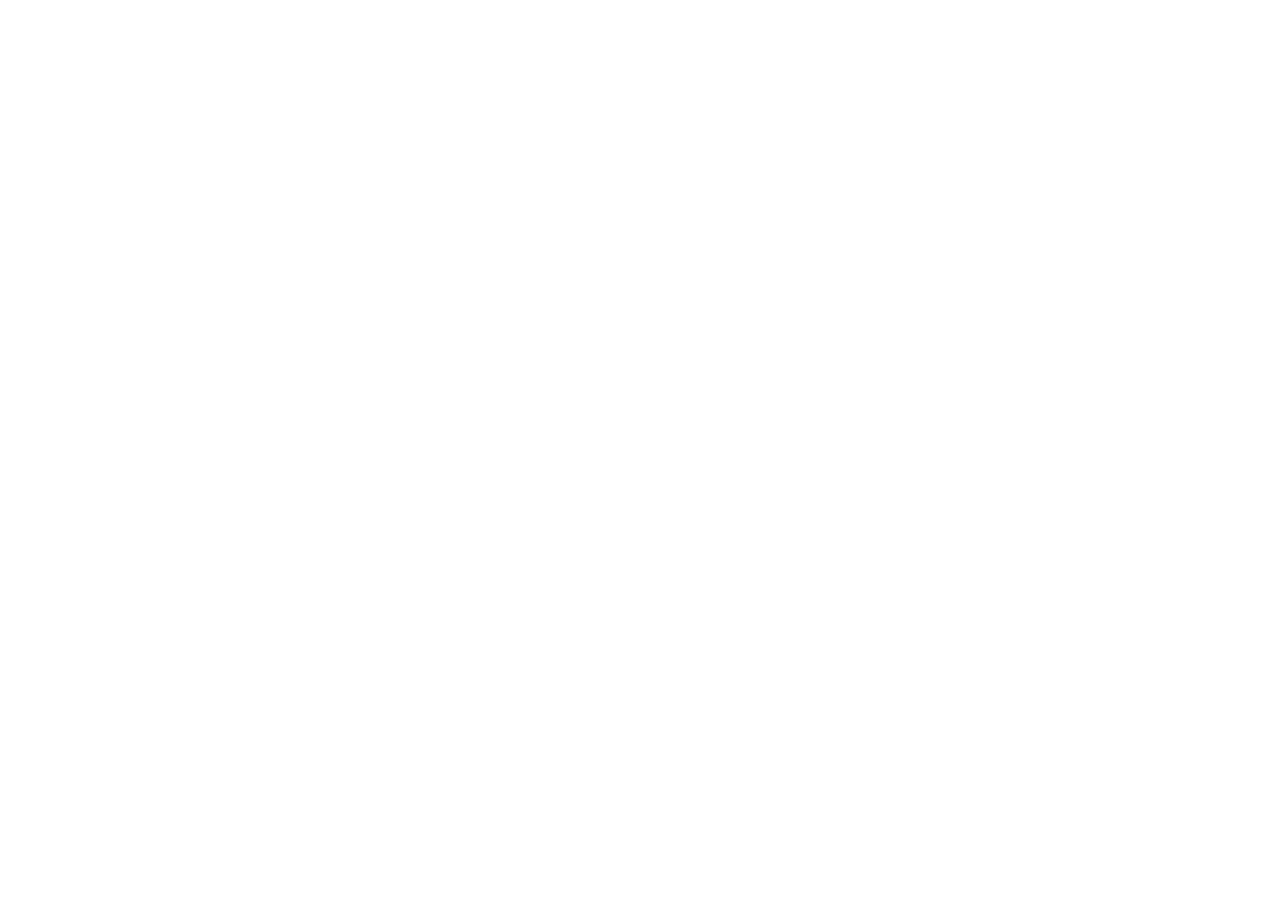
==== index.html @ bdaf7fa5 "初始化了大事件案例" ====
<!DOCTYPE html>
<html lang="en">
<head>
    <meta charset="UTF-8">
    <meta name="viewport" content="width=device-width, initial-scale=1.0">
    <title>Document</title>
</head>
<body>
    
</body>
</html>
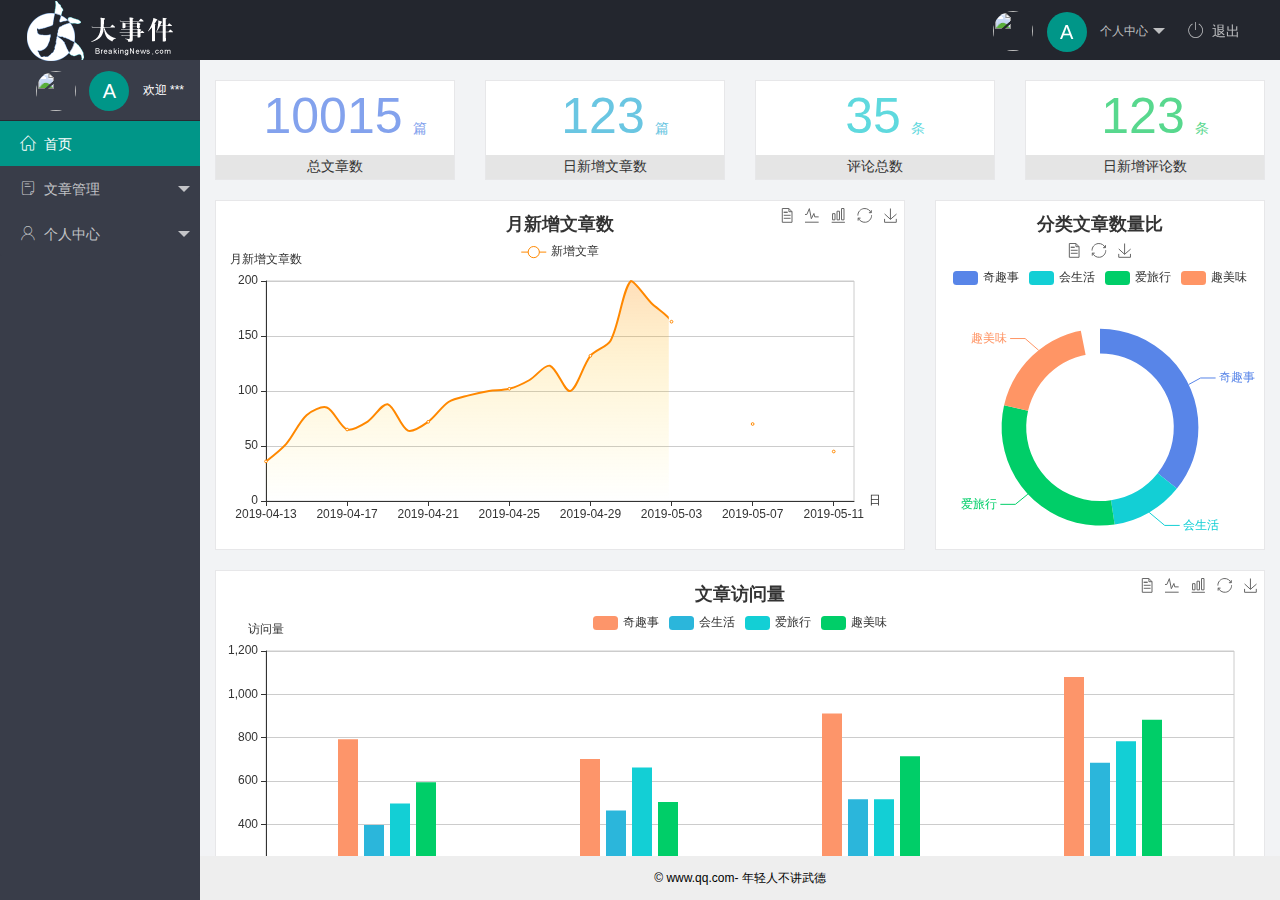
==== commit aae732c9: "完成了首页功能的开发" ====
--- a/index.html
+++ b/index.html
@@ -1,11 +1,107 @@
 <!DOCTYPE html>
 <html lang="en">
-<head>
-    <meta charset="UTF-8">
-    <meta name="viewport" content="width=device-width, initial-scale=1.0">
-    <title>Document</title>
-</head>
-<body>
-    
-</body>
-</html>+  <head>
+    <meta charset="UTF-8" />
+    <meta name="viewport" content="width=device-width, initial-scale=1.0" />
+    <title>后台主页</title>
+    <!-- 导入layui.css -->
+    <link rel="stylesheet" href="/assets/lib/layui/css/layui.css" />
+    <!-- 导入图标库 -->
+    <link rel="stylesheet" href="/assets/fonts/iconfont.css">
+    <!-- 导入自己的css -->
+    <link rel="stylesheet" href="/assets/css/index.css">
+  </head>
+  <body class="layui-layout-body">
+    <div class="layui-layout layui-layout-admin">
+      <div class="layui-header">
+        <div class="layui-logo">
+          <img src="/assets/images/logo.png" alt="" />
+        </div>
+        <!-- 头部区域 -->
+        <ul class="layui-nav layui-layout-right">
+          <li class="layui-nav-item">
+            <a href="javascript:;" class="userinfo">
+              <img src="http://t.cn/RCzsdCq" class="layui-nav-img" /> <span class="text-avatar">A</span>
+              个人中心
+            </a>
+            <dl class="layui-nav-child">
+              <dd><a href="">基本资料</a></dd>
+              <dd><a href="">更换头像</a></dd>
+              <dd><a href="">重置密码</a></dd>
+            </dl>
+          </li>
+          <li class="layui-nav-item"><a href="javascript:;" id="btnLogout"><span class="iconfont icon-tuichu"></span>退出</a></li>
+        </ul>
+      </div>
+
+      <div class="layui-side layui-bg-black">
+        <div class="layui-side-scroll">
+          <!-- ---------------------------------------------------------------------     -->
+            <!-- 头像 -->
+          <div class="userinfo">
+            <img src="http://t.cn/RCzsdCq" class="layui-nav-img" />
+            <span class="text-avatar">A</span>
+            <span id="welcome">欢迎 ***</span>
+        </div>
+            <!-- 左侧导航区域-->
+          <ul class="layui-nav layui-nav-tree" lay-shrink="all">
+            
+            <li class="layui-nav-item layui-this">
+              <a href="/home/dashboard.html" target="fm"><span class="iconfont icon-home"></span>首页</a>
+            </li>
+            <li class="layui-nav-item ">
+              <a class="" href="javascript:;"><span class="iconfont icon-16"></span>文章管理</a>
+              <dl class="layui-nav-child">
+                <dd>
+                  <a href="javascript:;"><i class="layui-icon layui-icon-app"></i>文章类别</a>
+                </dd>
+                <dd>
+                  <a href="javascript:;"><i class="layui-icon layui-icon-app"></i>文章列表</a>
+                </dd>
+                <dd>
+                  <a href="javascript:;"><i class="layui-icon layui-icon-app"></i>发布文章</a>
+                </dd>
+              </dl>
+            </li>
+            <li class="layui-nav-item">
+              <a href="javascript:;"><span class="iconfont icon-user"></span>个人中心</a>
+              <dl class="layui-nav-child">
+                <dd>
+                  <a href="javascript:;"><i class="layui-icon layui-icon-app"></i>基本资料</a>
+                </dd>
+                <dd>
+                  <a href="javascript:;"><i class="layui-icon layui-icon-app"></i>更换头像</a>
+                </dd>
+                <dd>
+                  <a href="javascript:;"><i class="layui-icon layui-icon-app"></i>重置密码</a>
+                </dd>
+              </dl>
+            </li>
+          </ul>
+        </div>
+      </div>
+      <div class="layui-body">
+
+        <!-- ------------------------------------------------------------ -->
+        <!-- 内容主体区域 -->
+        <iframe name="fm" src="/home/dashboard.html" frameborder="0"></iframe>
+        
+      </div>
+
+      <div class="layui-footer">
+
+        <!-- ----------------------------------------------------------------------------------- -->
+        <!-- 底部固定区域 -->
+        © www.qq.com- 年轻人不讲武德
+      </div>
+    </div>
+    <!-- 导入 layui 的JS文件 -->
+    <script src="/assets/lib/layui/layui.all.js"></script>
+    <!-- 导入jq -->
+    <script src="/assets/lib/jquery.js"></script>
+    <!-- 导入自己封装的baseAPI.js -->
+    <script src="/assets/js/baseAPI.js"></script>
+    <!-- 导入自己的js -->
+    <script src="/assets/js/index.js"></script>
+  </body>
+</html>
--- a/assets/lib/layui/css/layui.css
+++ b/assets/lib/layui/css/layui.css
@@ -0,0 +1,2 @@
+/** layui-v2.5.5 MIT License By https://www.layui.com */
+ .layui-inline,img{display:inline-block;vertical-align:middle}h1,h2,h3,h4,h5,h6{font-weight:400}.layui-edge,.layui-header,.layui-inline,.layui-main{position:relative}.layui-body,.layui-edge,.layui-elip{overflow:hidden}.layui-btn,.layui-edge,.layui-inline,img{vertical-align:middle}.layui-btn,.layui-disabled,.layui-icon,.layui-unselect{-moz-user-select:none;-webkit-user-select:none;-ms-user-select:none}.layui-elip,.layui-form-checkbox span,.layui-form-pane .layui-form-label{text-overflow:ellipsis;white-space:nowrap}.layui-breadcrumb,.layui-tree-btnGroup{visibility:hidden}blockquote,body,button,dd,div,dl,dt,form,h1,h2,h3,h4,h5,h6,input,li,ol,p,pre,td,textarea,th,ul{margin:0;padding:0;-webkit-tap-highlight-color:rgba(0,0,0,0)}a:active,a:hover{outline:0}img{border:none}li{list-style:none}table{border-collapse:collapse;border-spacing:0}h4,h5,h6{font-size:100%}button,input,optgroup,option,select,textarea{font-family:inherit;font-size:inherit;font-style:inherit;font-weight:inherit;outline:0}pre{white-space:pre-wrap;white-space:-moz-pre-wrap;white-space:-pre-wrap;white-space:-o-pre-wrap;word-wrap:break-word}body{line-height:24px;font:14px Helvetica Neue,Helvetica,PingFang SC,Tahoma,Arial,sans-serif}hr{height:1px;margin:10px 0;border:0;clear:both}a{color:#333;text-decoration:none}a:hover{color:#777}a cite{font-style:normal;*cursor:pointer}.layui-border-box,.layui-border-box *{box-sizing:border-box}.layui-box,.layui-box *{box-sizing:content-box}.layui-clear{clear:both;*zoom:1}.layui-clear:after{content:'\20';clear:both;*zoom:1;display:block;height:0}.layui-inline{*display:inline;*zoom:1}.layui-edge{display:inline-block;width:0;height:0;border-width:6px;border-style:dashed;border-color:transparent}.layui-edge-top{top:-4px;border-bottom-color:#999;border-bottom-style:solid}.layui-edge-right{border-left-color:#999;border-left-style:solid}.layui-edge-bottom{top:2px;border-top-color:#999;border-top-style:solid}.layui-edge-left{border-right-color:#999;border-right-style:solid}.layui-disabled,.layui-disabled:hover{color:#d2d2d2!important;cursor:not-allowed!important}.layui-circle{border-radius:100%}.layui-show{display:block!important}.layui-hide{display:none!important}@font-face{font-family:layui-icon;src:url(../font/iconfont.eot?v=250);src:url(../font/iconfont.eot?v=250#iefix) format('embedded-opentype'),url(../font/iconfont.woff2?v=250) format('woff2'),url(../font/iconfont.woff?v=250) format('woff'),url(../font/iconfont.ttf?v=250) format('truetype'),url(../font/iconfont.svg?v=250#layui-icon) format('svg')}.layui-icon{font-family:layui-icon!important;font-size:16px;font-style:normal;-webkit-font-smoothing:antialiased;-moz-osx-font-smoothing:grayscale}.layui-icon-reply-fill:before{content:"\e611"}.layui-icon-set-fill:before{content:"\e614"}.layui-icon-menu-fill:before{content:"\e60f"}.layui-icon-search:before{content:"\e615"}.layui-icon-share:before{content:"\e641"}.layui-icon-set-sm:before{content:"\e620"}.layui-icon-engine:before{content:"\e628"}.layui-icon-close:before{content:"\1006"}.layui-icon-close-fill:before{content:"\1007"}.layui-icon-chart-screen:before{content:"\e629"}.layui-icon-star:before{content:"\e600"}.layui-icon-circle-dot:before{content:"\e617"}.layui-icon-chat:before{content:"\e606"}.layui-icon-release:before{content:"\e609"}.layui-icon-list:before{content:"\e60a"}.layui-icon-chart:before{content:"\e62c"}.layui-icon-ok-circle:before{content:"\1005"}.layui-icon-layim-theme:before{content:"\e61b"}.layui-icon-table:before{content:"\e62d"}.layui-icon-right:before{content:"\e602"}.layui-icon-left:before{content:"\e603"}.layui-icon-cart-simple:before{content:"\e698"}.layui-icon-face-cry:before{content:"\e69c"}.layui-icon-face-smile:before{content:"\e6af"}.layui-icon-survey:before{content:"\e6b2"}.layui-icon-tree:before{content:"\e62e"}.layui-icon-upload-circle:before{content:"\e62f"}.layui-icon-add-circle:before{content:"\e61f"}.layui-icon-download-circle:before{content:"\e601"}.layui-icon-templeate-1:before{content:"\e630"}.layui-icon-util:before{content:"\e631"}.layui-icon-face-surprised:before{content:"\e664"}.layui-icon-edit:before{content:"\e642"}.layui-icon-speaker:before{content:"\e645"}.layui-icon-down:before{content:"\e61a"}.layui-icon-file:before{content:"\e621"}.layui-icon-layouts:before{content:"\e632"}.layui-icon-rate-half:before{content:"\e6c9"}.layui-icon-add-circle-fine:before{content:"\e608"}.layui-icon-prev-circle:before{content:"\e633"}.layui-icon-read:before{content:"\e705"}.layui-icon-404:before{content:"\e61c"}.layui-icon-carousel:before{content:"\e634"}.layui-icon-help:before{content:"\e607"}.layui-icon-code-circle:before{content:"\e635"}.layui-icon-water:before{content:"\e636"}.layui-icon-username:before{content:"\e66f"}.layui-icon-find-fill:before{content:"\e670"}.layui-icon-about:before{content:"\e60b"}.layui-icon-location:before{content:"\e715"}.layui-icon-up:before{content:"\e619"}.layui-icon-pause:before{content:"\e651"}.layui-icon-date:before{content:"\e637"}.layui-icon-layim-uploadfile:before{content:"\e61d"}.layui-icon-delete:before{content:"\e640"}.layui-icon-play:before{content:"\e652"}.layui-icon-top:before{content:"\e604"}.layui-icon-friends:before{content:"\e612"}.layui-icon-refresh-3:before{content:"\e9aa"}.layui-icon-ok:before{content:"\e605"}.layui-icon-layer:before{content:"\e638"}.layui-icon-face-smile-fine:before{content:"\e60c"}.layui-icon-dollar:before{content:"\e659"}.layui-icon-group:before{content:"\e613"}.layui-icon-layim-download:before{content:"\e61e"}.layui-icon-picture-fine:before{content:"\e60d"}.layui-icon-link:before{content:"\e64c"}.layui-icon-diamond:before{content:"\e735"}.layui-icon-log:before{content:"\e60e"}.layui-icon-rate-solid:before{content:"\e67a"}.layui-icon-fonts-del:before{content:"\e64f"}.layui-icon-unlink:before{content:"\e64d"}.layui-icon-fonts-clear:before{content:"\e639"}.layui-icon-triangle-r:before{content:"\e623"}.layui-icon-circle:before{content:"\e63f"}.layui-icon-radio:before{content:"\e643"}.layui-icon-align-center:before{content:"\e647"}.layui-icon-align-right:before{content:"\e648"}.layui-icon-align-left:before{content:"\e649"}.layui-icon-loading-1:before{content:"\e63e"}.layui-icon-return:before{content:"\e65c"}.layui-icon-fonts-strong:before{content:"\e62b"}.layui-icon-upload:before{content:"\e67c"}.layui-icon-dialogue:before{content:"\e63a"}.layui-icon-video:before{content:"\e6ed"}.layui-icon-headset:before{content:"\e6fc"}.layui-icon-cellphone-fine:before{content:"\e63b"}.layui-icon-add-1:before{content:"\e654"}.layui-icon-face-smile-b:before{content:"\e650"}.layui-icon-fonts-html:before{content:"\e64b"}.layui-icon-form:before{content:"\e63c"}.layui-icon-cart:before{content:"\e657"}.layui-icon-camera-fill:before{content:"\e65d"}.layui-icon-tabs:before{content:"\e62a"}.layui-icon-fonts-code:before{content:"\e64e"}.layui-icon-fire:before{content:"\e756"}.layui-icon-set:before{content:"\e716"}.layui-icon-fonts-u:before{content:"\e646"}.layui-icon-triangle-d:before{content:"\e625"}.layui-icon-tips:before{content:"\e702"}.layui-icon-picture:before{content:"\e64a"}.layui-icon-more-vertical:before{content:"\e671"}.layui-icon-flag:before{content:"\e66c"}.layui-icon-loading:before{content:"\e63d"}.layui-icon-fonts-i:before{content:"\e644"}.layui-icon-refresh-1:before{content:"\e666"}.layui-icon-rmb:before{content:"\e65e"}.layui-icon-home:before{content:"\e68e"}.layui-icon-user:before{content:"\e770"}.layui-icon-notice:before{content:"\e667"}.layui-icon-login-weibo:before{content:"\e675"}.layui-icon-voice:before{content:"\e688"}.layui-icon-upload-drag:before{content:"\e681"}.layui-icon-login-qq:before{content:"\e676"}.layui-icon-snowflake:before{content:"\e6b1"}.layui-icon-file-b:before{content:"\e655"}.layui-icon-template:before{content:"\e663"}.layui-icon-auz:before{content:"\e672"}.layui-icon-console:before{content:"\e665"}.layui-icon-app:before{content:"\e653"}.layui-icon-prev:before{content:"\e65a"}.layui-icon-website:before{content:"\e7ae"}.layui-icon-next:before{content:"\e65b"}.layui-icon-component:before{content:"\e857"}.layui-icon-more:before{content:"\e65f"}.layui-icon-login-wechat:before{content:"\e677"}.layui-icon-shrink-right:before{content:"\e668"}.layui-icon-spread-left:before{content:"\e66b"}.layui-icon-camera:before{content:"\e660"}.layui-icon-note:before{content:"\e66e"}.layui-icon-refresh:before{content:"\e669"}.layui-icon-female:before{content:"\e661"}.layui-icon-male:before{content:"\e662"}.layui-icon-password:before{content:"\e673"}.layui-icon-senior:before{content:"\e674"}.layui-icon-theme:before{content:"\e66a"}.layui-icon-tread:before{content:"\e6c5"}.layui-icon-praise:before{content:"\e6c6"}.layui-icon-star-fill:before{content:"\e658"}.layui-icon-rate:before{content:"\e67b"}.layui-icon-template-1:before{content:"\e656"}.layui-icon-vercode:before{content:"\e679"}.layui-icon-cellphone:before{content:"\e678"}.layui-icon-screen-full:before{content:"\e622"}.layui-icon-screen-restore:before{content:"\e758"}.layui-icon-cols:before{content:"\e610"}.layui-icon-export:before{content:"\e67d"}.layui-icon-print:before{content:"\e66d"}.layui-icon-slider:before{content:"\e714"}.layui-icon-addition:before{content:"\e624"}.layui-icon-subtraction:before{content:"\e67e"}.layui-icon-service:before{content:"\e626"}.layui-icon-transfer:before{content:"\e691"}.layui-main{width:1140px;margin:0 auto}.layui-header{z-index:1000;height:60px}.layui-header a:hover{transition:all .5s;-webkit-transition:all .5s}.layui-side{position:fixed;left:0;top:0;bottom:0;z-index:999;width:200px;overflow-x:hidden}.layui-side-scroll{position:relative;width:220px;height:100%;overflow-x:hidden}.layui-body{position:absolute;left:200px;right:0;top:0;bottom:0;z-index:998;width:auto;overflow-y:auto;box-sizing:border-box}.layui-layout-body{overflow:hidden}.layui-layout-admin .layui-header{background-color:#23262E}.layui-layout-admin .layui-side{top:60px;width:200px;overflow-x:hidden}.layui-layout-admin .layui-body{position:fixed;top:60px;bottom:44px}.layui-layout-admin .layui-main{width:auto;margin:0 15px}.layui-layout-admin .layui-footer{position:fixed;left:200px;right:0;bottom:0;height:44px;line-height:44px;padding:0 15px;background-color:#eee}.layui-layout-admin .layui-logo{position:absolute;left:0;top:0;width:200px;height:100%;line-height:60px;text-align:center;color:#009688;font-size:16px}.layui-layout-admin .layui-header .layui-nav{background:0 0}.layui-layout-left{position:absolute!important;left:200px;top:0}.layui-layout-right{position:absolute!important;right:0;top:0}.layui-container{position:relative;margin:0 auto;padding:0 15px;box-sizing:border-box}.layui-fluid{position:relative;margin:0 auto;padding:0 15px}.layui-row:after,.layui-row:before{content:'';display:block;clear:both}.layui-col-lg1,.layui-col-lg10,.layui-col-lg11,.layui-col-lg12,.layui-col-lg2,.layui-col-lg3,.layui-col-lg4,.layui-col-lg5,.layui-col-lg6,.layui-col-lg7,.layui-col-lg8,.layui-col-lg9,.layui-col-md1,.layui-col-md10,.layui-col-md11,.layui-col-md12,.layui-col-md2,.layui-col-md3,.layui-col-md4,.layui-col-md5,.layui-col-md6,.layui-col-md7,.layui-col-md8,.layui-col-md9,.layui-col-sm1,.layui-col-sm10,.layui-col-sm11,.layui-col-sm12,.layui-col-sm2,.layui-col-sm3,.layui-col-sm4,.layui-col-sm5,.layui-col-sm6,.layui-col-sm7,.layui-col-sm8,.layui-col-sm9,.layui-col-xs1,.layui-col-xs10,.layui-col-xs11,.layui-col-xs12,.layui-col-xs2,.layui-col-xs3,.layui-col-xs4,.layui-col-xs5,.layui-col-xs6,.layui-col-xs7,.layui-col-xs8,.layui-col-xs9{position:relative;display:block;box-sizing:border-box}.layui-col-xs1,.layui-col-xs10,.layui-col-xs11,.layui-col-xs12,.layui-col-xs2,.layui-col-xs3,.layui-col-xs4,.layui-col-xs5,.layui-col-xs6,.layui-col-xs7,.layui-col-xs8,.layui-col-xs9{float:left}.layui-col-xs1{width:8.33333333%}.layui-col-xs2{width:16.66666667%}.layui-col-xs3{width:25%}.layui-col-xs4{width:33.33333333%}.layui-col-xs5{width:41.66666667%}.layui-col-xs6{width:50%}.layui-col-xs7{width:58.33333333%}.layui-col-xs8{width:66.66666667%}.layui-col-xs9{width:75%}.layui-col-xs10{width:83.33333333%}.layui-col-xs11{width:91.66666667%}.layui-col-xs12{width:100%}.layui-col-xs-offset1{margin-left:8.33333333%}.layui-col-xs-offset2{margin-left:16.66666667%}.layui-col-xs-offset3{margin-left:25%}.layui-col-xs-offset4{margin-left:33.33333333%}.layui-col-xs-offset5{margin-left:41.66666667%}.layui-col-xs-offset6{margin-left:50%}.layui-col-xs-offset7{margin-left:58.33333333%}.layui-col-xs-offset8{margin-left:66.66666667%}.layui-col-xs-offset9{margin-left:75%}.layui-col-xs-offset10{margin-left:83.33333333%}.layui-col-xs-offset11{margin-left:91.66666667%}.layui-col-xs-offset12{margin-left:100%}@media screen and (max-width:768px){.layui-hide-xs{display:none!important}.layui-show-xs-block{display:block!important}.layui-show-xs-inline{display:inline!important}.layui-show-xs-inline-block{display:inline-block!important}}@media screen and (min-width:768px){.layui-container{width:750px}.layui-hide-sm{display:none!important}.layui-show-sm-block{display:block!important}.layui-show-sm-inline{display:inline!important}.layui-show-sm-inline-block{display:inline-block!important}.layui-col-sm1,.layui-col-sm10,.layui-col-sm11,.layui-col-sm12,.layui-col-sm2,.layui-col-sm3,.layui-col-sm4,.layui-col-sm5,.layui-col-sm6,.layui-col-sm7,.layui-col-sm8,.layui-col-sm9{float:left}.layui-col-sm1{width:8.33333333%}.layui-col-sm2{width:16.66666667%}.layui-col-sm3{width:25%}.layui-col-sm4{width:33.33333333%}.layui-col-sm5{width:41.66666667%}.layui-col-sm6{width:50%}.layui-col-sm7{width:58.33333333%}.layui-col-sm8{width:66.66666667%}.layui-col-sm9{width:75%}.layui-col-sm10{width:83.33333333%}.layui-col-sm11{width:91.66666667%}.layui-col-sm12{width:100%}.layui-col-sm-offset1{margin-left:8.33333333%}.layui-col-sm-offset2{margin-left:16.66666667%}.layui-col-sm-offset3{margin-left:25%}.layui-col-sm-offset4{margin-left:33.33333333%}.layui-col-sm-offset5{margin-left:41.66666667%}.layui-col-sm-offset6{margin-left:50%}.layui-col-sm-offset7{margin-left:58.33333333%}.layui-col-sm-offset8{margin-left:66.66666667%}.layui-col-sm-offset9{margin-left:75%}.layui-col-sm-offset10{margin-left:83.33333333%}.layui-col-sm-offset11{margin-left:91.66666667%}.layui-col-sm-offset12{margin-left:100%}}@media screen and (min-width:992px){.layui-container{width:970px}.layui-hide-md{display:none!important}.layui-show-md-block{display:block!important}.layui-show-md-inline{display:inline!important}.layui-show-md-inline-block{display:inline-block!important}.layui-col-md1,.layui-col-md10,.layui-col-md11,.layui-col-md12,.layui-col-md2,.layui-col-md3,.layui-col-md4,.layui-col-md5,.layui-col-md6,.layui-col-md7,.layui-col-md8,.layui-col-md9{float:left}.layui-col-md1{width:8.33333333%}.layui-col-md2{width:16.66666667%}.layui-col-md3{width:25%}.layui-col-md4{width:33.33333333%}.layui-col-md5{width:41.66666667%}.layui-col-md6{width:50%}.layui-col-md7{width:58.33333333%}.layui-col-md8{width:66.66666667%}.layui-col-md9{width:75%}.layui-col-md10{width:83.33333333%}.layui-col-md11{width:91.66666667%}.layui-col-md12{width:100%}.layui-col-md-offset1{margin-left:8.33333333%}.layui-col-md-offset2{margin-left:16.66666667%}.layui-col-md-offset3{margin-left:25%}.layui-col-md-offset4{margin-left:33.33333333%}.layui-col-md-offset5{margin-left:41.66666667%}.layui-col-md-offset6{margin-left:50%}.layui-col-md-offset7{margin-left:58.33333333%}.layui-col-md-offset8{margin-left:66.66666667%}.layui-col-md-offset9{margin-left:75%}.layui-col-md-offset10{margin-left:83.33333333%}.layui-col-md-offset11{margin-left:91.66666667%}.layui-col-md-offset12{margin-left:100%}}@media screen and (min-width:1200px){.layui-container{width:1170px}.layui-hide-lg{display:none!important}.layui-show-lg-block{display:block!important}.layui-show-lg-inline{display:inline!important}.layui-show-lg-inline-block{display:inline-block!important}.layui-col-lg1,.layui-col-lg10,.layui-col-lg11,.layui-col-lg12,.layui-col-lg2,.layui-col-lg3,.layui-col-lg4,.layui-col-lg5,.layui-col-lg6,.layui-col-lg7,.layui-col-lg8,.layui-col-lg9{float:left}.layui-col-lg1{width:8.33333333%}.layui-col-lg2{width:16.66666667%}.layui-col-lg3{width:25%}.layui-col-lg4{width:33.33333333%}.layui-col-lg5{width:41.66666667%}.layui-col-lg6{width:50%}.layui-col-lg7{width:58.33333333%}.layui-col-lg8{width:66.66666667%}.layui-col-lg9{width:75%}.layui-col-lg10{width:83.33333333%}.layui-col-lg11{width:91.66666667%}.layui-col-lg12{width:100%}.layui-col-lg-offset1{margin-left:8.33333333%}.layui-col-lg-offset2{margin-left:16.66666667%}.layui-col-lg-offset3{margin-left:25%}.layui-col-lg-offset4{margin-left:33.33333333%}.layui-col-lg-offset5{margin-left:41.66666667%}.layui-col-lg-offset6{margin-left:50%}.layui-col-lg-offset7{margin-left:58.33333333%}.layui-col-lg-offset8{margin-left:66.66666667%}.layui-col-lg-offset9{margin-left:75%}.layui-col-lg-offset10{margin-left:83.33333333%}.layui-col-lg-offset11{margin-left:91.66666667%}.layui-col-lg-offset12{margin-left:100%}}.layui-col-space1{margin:-.5px}.layui-col-space1>*{padding:.5px}.layui-col-space3{margin:-1.5px}.layui-col-space3>*{padding:1.5px}.layui-col-space5{margin:-2.5px}.layui-col-space5>*{padding:2.5px}.layui-col-space8{margin:-3.5px}.layui-col-space8>*{padding:3.5px}.layui-col-space10{margin:-5px}.layui-col-space10>*{padding:5px}.layui-col-space12{margin:-6px}.layui-col-space12>*{padding:6px}.layui-col-space15{margin:-7.5px}.layui-col-space15>*{padding:7.5px}.layui-col-space18{margin:-9px}.layui-col-space18>*{padding:9px}.layui-col-space20{margin:-10px}.layui-col-space20>*{padding:10px}.layui-col-space22{margin:-11px}.layui-col-space22>*{padding:11px}.layui-col-space25{margin:-12.5px}.layui-col-space25>*{padding:12.5px}.layui-col-space30{margin:-15px}.layui-col-space30>*{padding:15px}.layui-btn,.layui-input,.layui-select,.layui-textarea,.layui-upload-button{outline:0;-webkit-appearance:none;transition:all .3s;-webkit-transition:all .3s;box-sizing:border-box}.layui-elem-quote{margin-bottom:10px;padding:15px;line-height:22px;border-left:5px solid #009688;border-radius:0 2px 2px 0;background-color:#f2f2f2}.layui-quote-nm{border-style:solid;border-width:1px 1px 1px 5px;background:0 0}.layui-elem-field{margin-bottom:10px;padding:0;border-width:1px;border-style:solid}.layui-elem-field legend{margin-left:20px;padding:0 10px;font-size:20px;font-weight:300}.layui-field-title{margin:10px 0 20px;border-width:1px 0 0}.layui-field-box{padding:10px 15px}.layui-field-title .layui-field-box{padding:10px 0}.layui-progress{position:relative;height:6px;border-radius:20px;background-color:#e2e2e2}.layui-progress-bar{position:absolute;left:0;top:0;width:0;max-width:100%;height:6px;border-radius:20px;text-align:right;background-color:#5FB878;transition:all .3s;-webkit-transition:all .3s}.layui-progress-big,.layui-progress-big .layui-progress-bar{height:18px;line-height:18px}.layui-progress-text{position:relative;top:-20px;line-height:18px;font-size:12px;color:#666}.layui-progress-big .layui-progress-text{position:static;padding:0 10px;color:#fff}.layui-collapse{border-width:1px;border-style:solid;border-radius:2px}.layui-colla-content,.layui-colla-item{border-top-width:1px;border-top-style:solid}.layui-colla-item:first-child{border-top:none}.layui-colla-title{position:relative;height:42px;line-height:42px;padding:0 15px 0 35px;color:#333;background-color:#f2f2f2;cursor:pointer;font-size:14px;overflow:hidden}.layui-colla-content{display:none;padding:10px 15px;line-height:22px;color:#666}.layui-colla-icon{position:absolute;left:15px;top:0;font-size:14px}.layui-card{margin-bottom:15px;border-radius:2px;background-color:#fff;box-shadow:0 1px 2px 0 rgba(0,0,0,.05)}.layui-card:last-child{margin-bottom:0}.layui-card-header{position:relative;height:42px;line-height:42px;padding:0 15px;border-bottom:1px solid #f6f6f6;color:#333;border-radius:2px 2px 0 0;font-size:14px}.layui-bg-black,.layui-bg-blue,.layui-bg-cyan,.layui-bg-green,.layui-bg-orange,.layui-bg-red{color:#fff!important}.layui-card-body{position:relative;padding:10px 15px;line-height:24px}.layui-card-body[pad15]{padding:15px}.layui-card-body[pad20]{padding:20px}.layui-card-body .layui-table{margin:5px 0}.layui-card .layui-tab{margin:0}.layui-panel-window{position:relative;padding:15px;border-radius:0;border-top:5px solid #E6E6E6;background-color:#fff}.layui-auxiliar-moving{position:fixed;left:0;right:0;top:0;bottom:0;width:100%;height:100%;background:0 0;z-index:9999999999}.layui-form-label,.layui-form-mid,.layui-form-select,.layui-input-block,.layui-input-inline,.layui-textarea{position:relative}.layui-bg-red{background-color:#FF5722!important}.layui-bg-orange{background-color:#FFB800!important}.layui-bg-green{background-color:#009688!important}.layui-bg-cyan{background-color:#2F4056!important}.layui-bg-blue{background-color:#1E9FFF!important}.layui-bg-black{background-color:#393D49!important}.layui-bg-gray{background-color:#eee!important;color:#666!important}.layui-badge-rim,.layui-colla-content,.layui-colla-item,.layui-collapse,.layui-elem-field,.layui-form-pane .layui-form-item[pane],.layui-form-pane .layui-form-label,.layui-input,.layui-layedit,.layui-layedit-tool,.layui-quote-nm,.layui-select,.layui-tab-bar,.layui-tab-card,.layui-tab-title,.layui-tab-title .layui-this:after,.layui-textarea{border-color:#e6e6e6}.layui-timeline-item:before,hr{background-color:#e6e6e6}.layui-text{line-height:22px;font-size:14px;color:#666}.layui-text h1,.layui-text h2,.layui-text h3{font-weight:500;color:#333}.layui-text h1{font-size:30px}.layui-text h2{font-size:24px}.layui-text h3{font-size:18px}.layui-text a:not(.layui-btn){color:#01AAED}.layui-text a:not(.layui-btn):hover{text-decoration:underline}.layui-text ul{padding:5px 0 5px 15px}.layui-text ul li{margin-top:5px;list-style-type:disc}.layui-text em,.layui-word-aux{color:#999!important;padding:0 5px!important}.layui-btn{display:inline-block;height:38px;line-height:38px;padding:0 18px;background-color:#009688;color:#fff;white-space:nowrap;text-align:center;font-size:14px;border:none;border-radius:2px;cursor:pointer}.layui-btn:hover{opacity:.8;filter:alpha(opacity=80);color:#fff}.layui-btn:active{opacity:1;filter:alpha(opacity=100)}.layui-btn+.layui-btn{margin-left:10px}.layui-btn-container{font-size:0}.layui-btn-container .layui-btn{margin-right:10px;margin-bottom:10px}.layui-btn-container .layui-btn+.layui-btn{margin-left:0}.layui-table .layui-btn-container .layui-btn{margin-bottom:9px}.layui-btn-radius{border-radius:100px}.layui-btn .layui-icon{margin-right:3px;font-size:18px;vertical-align:bottom;vertical-align:middle\9}.layui-btn-primary{border:1px solid #C9C9C9;background-color:#fff;color:#555}.layui-btn-primary:hover{border-color:#009688;color:#333}.layui-btn-normal{background-color:#1E9FFF}.layui-btn-warm{background-color:#FFB800}.layui-btn-danger{background-color:#FF5722}.layui-btn-checked{background-color:#5FB878}.layui-btn-disabled,.layui-btn-disabled:active,.layui-btn-disabled:hover{border:1px solid #e6e6e6;background-color:#FBFBFB;color:#C9C9C9;cursor:not-allowed;opacity:1}.layui-btn-lg{height:44px;line-height:44px;padding:0 25px;font-size:16px}.layui-btn-sm{height:30px;line-height:30px;padding:0 10px;font-size:12px}.layui-btn-sm i{font-size:16px!important}.layui-btn-xs{height:22px;line-height:22px;padding:0 5px;font-size:12px}.layui-btn-xs i{font-size:14px!important}.layui-btn-group{display:inline-block;vertical-align:middle;font-size:0}.layui-btn-group .layui-btn{margin-left:0!important;margin-right:0!important;border-left:1px solid rgba(255,255,255,.5);border-radius:0}.layui-btn-group .layui-btn-primary{border-left:none}.layui-btn-group .layui-btn-primary:hover{border-color:#C9C9C9;color:#009688}.layui-btn-group .layui-btn:first-child{border-left:none;border-radius:2px 0 0 2px}.layui-btn-group .layui-btn-primary:first-child{border-left:1px solid #c9c9c9}.layui-btn-group .layui-btn:last-child{border-radius:0 2px 2px 0}.layui-btn-group .layui-btn+.layui-btn{margin-left:0}.layui-btn-group+.layui-btn-group{margin-left:10px}.layui-btn-fluid{width:100%}.layui-input,.layui-select,.layui-textarea{height:38px;line-height:1.3;line-height:38px\9;border-width:1px;border-style:solid;background-color:#fff;border-radius:2px}.layui-input::-webkit-input-placeholder,.layui-select::-webkit-input-placeholder,.layui-textarea::-webkit-input-placeholder{line-height:1.3}.layui-input,.layui-textarea{display:block;width:100%;padding-left:10px}.layui-input:hover,.layui-textarea:hover{border-color:#D2D2D2!important}.layui-input:focus,.layui-textarea:focus{border-color:#C9C9C9!important}.layui-textarea{min-height:100px;height:auto;line-height:20px;padding:6px 10px;resize:vertical}.layui-select{padding:0 10px}.layui-form input[type=checkbox],.layui-form input[type=radio],.layui-form select{display:none}.layui-form [lay-ignore]{display:initial}.layui-form-item{margin-bottom:15px;clear:both;*zoom:1}.layui-form-item:after{content:'\20';clear:both;*zoom:1;display:block;height:0}.layui-form-label{float:left;display:block;padding:9px 15px;width:80px;font-weight:400;line-height:20px;text-align:right}.layui-form-label-col{display:block;float:none;padding:9px 0;line-height:20px;text-align:left}.layui-form-item .layui-inline{margin-bottom:5px;margin-right:10px}.layui-input-block{margin-left:110px;min-height:36px}.layui-input-inline{display:inline-block;vertical-align:middle}.layui-form-item .layui-input-inline{float:left;width:190px;margin-right:10px}.layui-form-text .layui-input-inline{width:auto}.layui-form-mid{float:left;display:block;padding:9px 0!important;line-height:20px;margin-right:10px}.layui-form-danger+.layui-form-select .layui-input,.layui-form-danger:focus{border-color:#FF5722!important}.layui-form-select .layui-input{padding-right:30px;cursor:pointer}.layui-form-select .layui-edge{position:absolute;right:10px;top:50%;margin-top:-3px;cursor:pointer;border-width:6px;border-top-color:#c2c2c2;border-top-style:solid;transition:all .3s;-webkit-transition:all .3s}.layui-form-select dl{display:none;position:absolute;left:0;top:42px;padding:5px 0;z-index:899;min-width:100%;border:1px solid #d2d2d2;max-height:300px;overflow-y:auto;background-color:#fff;border-radius:2px;box-shadow:0 2px 4px rgba(0,0,0,.12);box-sizing:border-box}.layui-form-select dl dd,.layui-form-select dl dt{padding:0 10px;line-height:36px;white-space:nowrap;overflow:hidden;text-overflow:ellipsis}.layui-form-select dl dt{font-size:12px;color:#999}.layui-form-select dl dd{cursor:pointer}.layui-form-select dl dd:hover{background-color:#f2f2f2;-webkit-transition:.5s all;transition:.5s all}.layui-form-select .layui-select-group dd{padding-left:20px}.layui-form-select dl dd.layui-select-tips{padding-left:10px!important;color:#999}.layui-form-select dl dd.layui-this{background-color:#5FB878;color:#fff}.layui-form-checkbox,.layui-form-select dl dd.layui-disabled{background-color:#fff}.layui-form-selected dl{display:block}.layui-form-checkbox,.layui-form-checkbox *,.layui-form-switch{display:inline-block;vertical-align:middle}.layui-form-selected .layui-edge{margin-top:-9px;-webkit-transform:rotate(180deg);transform:rotate(180deg);margin-top:-3px\9}:root .layui-form-selected .layui-edge{margin-top:-9px\0/IE9}.layui-form-selectup dl{top:auto;bottom:42px}.layui-select-none{margin:5px 0;text-align:center;color:#999}.layui-select-disabled .layui-disabled{border-color:#eee!important}.layui-select-disabled .layui-edge{border-top-color:#d2d2d2}.layui-form-checkbox{position:relative;height:30px;line-height:30px;margin-right:10px;padding-right:30px;cursor:pointer;font-size:0;-webkit-transition:.1s linear;transition:.1s linear;box-sizing:border-box}.layui-form-checkbox span{padding:0 10px;height:100%;font-size:14px;border-radius:2px 0 0 2px;background-color:#d2d2d2;color:#fff;overflow:hidden}.layui-form-checkbox:hover span{background-color:#c2c2c2}.layui-form-checkbox i{position:absolute;right:0;top:0;width:30px;height:28px;border:1px solid #d2d2d2;border-left:none;border-radius:0 2px 2px 0;color:#fff;font-size:20px;text-align:center}.layui-form-checkbox:hover i{border-color:#c2c2c2;color:#c2c2c2}.layui-form-checked,.layui-form-checked:hover{border-color:#5FB878}.layui-form-checked span,.layui-form-checked:hover span{background-color:#5FB878}.layui-form-checked i,.layui-form-checked:hover i{color:#5FB878}.layui-form-item .layui-form-checkbox{margin-top:4px}.layui-form-checkbox[lay-skin=primary]{height:auto!important;line-height:normal!important;min-width:18px;min-height:18px;border:none!important;margin-right:0;padding-left:28px;padding-right:0;background:0 0}.layui-form-checkbox[lay-skin=primary] span{padding-left:0;padding-right:15px;line-height:18px;background:0 0;color:#666}.layui-form-checkbox[lay-skin=primary] i{right:auto;left:0;width:16px;height:16px;line-height:16px;border:1px solid #d2d2d2;font-size:12px;border-radius:2px;background-color:#fff;-webkit-transition:.1s linear;transition:.1s linear}.layui-form-checkbox[lay-skin=primary]:hover i{border-color:#5FB878;color:#fff}.layui-form-checked[lay-skin=primary] i{border-color:#5FB878!important;background-color:#5FB878;color:#fff}.layui-checkbox-disbaled[lay-skin=primary] span{background:0 0!important;color:#c2c2c2}.layui-checkbox-disbaled[lay-skin=primary]:hover i{border-color:#d2d2d2}.layui-form-item .layui-form-checkbox[lay-skin=primary]{margin-top:10px}.layui-form-switch{position:relative;height:22px;line-height:22px;min-width:35px;padding:0 5px;margin-top:8px;border:1px solid #d2d2d2;border-radius:20px;cursor:pointer;background-color:#fff;-webkit-transition:.1s linear;transition:.1s linear}.layui-form-switch i{position:absolute;left:5px;top:3px;width:16px;height:16px;border-radius:20px;background-color:#d2d2d2;-webkit-transition:.1s linear;transition:.1s linear}.layui-form-switch em{position:relative;top:0;width:25px;margin-left:21px;padding:0!important;text-align:center!important;color:#999!important;font-style:normal!important;font-size:12px}.layui-form-onswitch{border-color:#5FB878;background-color:#5FB878}.layui-checkbox-disbaled,.layui-checkbox-disbaled i{border-color:#e2e2e2!important}.layui-form-onswitch i{left:100%;margin-left:-21px;background-color:#fff}.layui-form-onswitch em{margin-left:5px;margin-right:21px;color:#fff!important}.layui-checkbox-disbaled span{background-color:#e2e2e2!important}.layui-checkbox-disbaled:hover i{color:#fff!important}[lay-radio]{display:none}.layui-form-radio,.layui-form-radio *{display:inline-block;vertical-align:middle}.layui-form-radio{line-height:28px;margin:6px 10px 0 0;padding-right:10px;cursor:pointer;font-size:0}.layui-form-radio *{font-size:14px}.layui-form-radio>i{margin-right:8px;font-size:22px;color:#c2c2c2}.layui-form-radio>i:hover,.layui-form-radioed>i{color:#5FB878}.layui-radio-disbaled>i{color:#e2e2e2!important}.layui-form-pane .layui-form-label{width:110px;padding:8px 15px;height:38px;line-height:20px;border-width:1px;border-style:solid;border-radius:2px 0 0 2px;text-align:center;background-color:#FBFBFB;overflow:hidden;box-sizing:border-box}.layui-form-pane .layui-input-inline{margin-left:-1px}.layui-form-pane .layui-input-block{margin-left:110px;left:-1px}.layui-form-pane .layui-input{border-radius:0 2px 2px 0}.layui-form-pane .layui-form-text .layui-form-label{float:none;width:100%;border-radius:2px;box-sizing:border-box;text-align:left}.layui-form-pane .layui-form-text .layui-input-inline{display:block;margin:0;top:-1px;clear:both}.layui-form-pane .layui-form-text .layui-input-block{margin:0;left:0;top:-1px}.layui-form-pane .layui-form-text .layui-textarea{min-height:100px;border-radius:0 0 2px 2px}.layui-form-pane .layui-form-checkbox{margin:4px 0 4px 10px}.layui-form-pane .layui-form-radio,.layui-form-pane .layui-form-switch{margin-top:6px;margin-left:10px}.layui-form-pane .layui-form-item[pane]{position:relative;border-width:1px;border-style:solid}.layui-form-pane .layui-form-item[pane] .layui-form-label{position:absolute;left:0;top:0;height:100%;border-width:0 1px 0 0}.layui-form-pane .layui-form-item[pane] .layui-input-inline{margin-left:110px}@media screen and (max-width:450px){.layui-form-item .layui-form-label{text-overflow:ellipsis;overflow:hidden;white-space:nowrap}.layui-form-item .layui-inline{display:block;margin-right:0;margin-bottom:20px;clear:both}.layui-form-item .layui-inline:after{content:'\20';clear:both;display:block;height:0}.layui-form-item .layui-input-inline{display:block;float:none;left:-3px;width:auto;margin:0 0 10px 112px}.layui-form-item .layui-input-inline+.layui-form-mid{margin-left:110px;top:-5px;padding:0}.layui-form-item .layui-form-checkbox{margin-right:5px;margin-bottom:5px}}.layui-layedit{border-width:1px;border-style:solid;border-radius:2px}.layui-layedit-tool{padding:3px 5px;border-bottom-width:1px;border-bottom-style:solid;font-size:0}.layedit-tool-fixed{position:fixed;top:0;border-top:1px solid #e2e2e2}.layui-layedit-tool .layedit-tool-mid,.layui-layedit-tool .layui-icon{display:inline-block;vertical-align:middle;text-align:center;font-size:14px}.layui-layedit-tool .layui-icon{position:relative;width:32px;height:30px;line-height:30px;margin:3px 5px;color:#777;cursor:pointer;border-radius:2px}.layui-layedit-tool .layui-icon:hover{color:#393D49}.layui-layedit-tool .layui-icon:active{color:#000}.layui-layedit-tool .layedit-tool-active{background-color:#e2e2e2;color:#000}.layui-layedit-tool .layui-disabled,.layui-layedit-tool .layui-disabled:hover{color:#d2d2d2;cursor:not-allowed}.layui-layedit-tool .layedit-tool-mid{width:1px;height:18px;margin:0 10px;background-color:#d2d2d2}.layedit-tool-html{width:50px!important;font-size:30px!important}.layedit-tool-b,.layedit-tool-code,.layedit-tool-help{font-size:16px!important}.layedit-tool-d,.layedit-tool-face,.layedit-tool-image,.layedit-tool-unlink{font-size:18px!important}.layedit-tool-image input{position:absolute;font-size:0;left:0;top:0;width:100%;height:100%;opacity:.01;filter:Alpha(opacity=1);cursor:pointer}.layui-layedit-iframe iframe{display:block;width:100%}#LAY_layedit_code{overflow:hidden}.layui-laypage{display:inline-block;*display:inline;*zoom:1;vertical-align:middle;margin:10px 0;font-size:0}.layui-laypage>a:first-child,.layui-laypage>a:first-child em{border-radius:2px 0 0 2px}.layui-laypage>a:last-child,.layui-laypage>a:last-child em{border-radius:0 2px 2px 0}.layui-laypage>:first-child{margin-left:0!important}.layui-laypage>:last-child{margin-right:0!important}.layui-laypage a,.layui-laypage button,.layui-laypage input,.layui-laypage select,.layui-laypage span{border:1px solid #e2e2e2}.layui-laypage a,.layui-laypage span{display:inline-block;*display:inline;*zoom:1;vertical-align:middle;padding:0 15px;height:28px;line-height:28px;margin:0 -1px 5px 0;background-color:#fff;color:#333;font-size:12px}.layui-flow-more a *,.layui-laypage input,.layui-table-view select[lay-ignore]{display:inline-block}.layui-laypage a:hover{color:#009688}.layui-laypage em{font-style:normal}.layui-laypage .layui-laypage-spr{color:#999;font-weight:700}.layui-laypage a{text-decoration:none}.layui-laypage .layui-laypage-curr{position:relative}.layui-laypage .layui-laypage-curr em{position:relative;color:#fff}.layui-laypage .layui-laypage-curr .layui-laypage-em{position:absolute;left:-1px;top:-1px;padding:1px;width:100%;height:100%;background-color:#009688}.layui-laypage-em{border-radius:2px}.layui-laypage-next em,.layui-laypage-prev em{font-family:Sim sun;font-size:16px}.layui-laypage .layui-laypage-count,.layui-laypage .layui-laypage-limits,.layui-laypage .layui-laypage-refresh,.layui-laypage .layui-laypage-skip{margin-left:10px;margin-right:10px;padding:0;border:none}.layui-laypage .layui-laypage-limits,.layui-laypage .layui-laypage-refresh{vertical-align:top}.layui-laypage .layui-laypage-refresh i{font-size:18px;cursor:pointer}.layui-laypage select{height:22px;padding:3px;border-radius:2px;cursor:pointer}.layui-laypage .layui-laypage-skip{height:30px;line-height:30px;color:#999}.layui-laypage button,.layui-laypage input{height:30px;line-height:30px;border-radius:2px;vertical-align:top;background-color:#fff;box-sizing:border-box}.layui-laypage input{width:40px;margin:0 10px;padding:0 3px;text-align:center}.layui-laypage input:focus,.layui-laypage select:focus{border-color:#009688!important}.layui-laypage button{margin-left:10px;padding:0 10px;cursor:pointer}.layui-table,.layui-table-view{margin:10px 0}.layui-flow-more{margin:10px 0;text-align:center;color:#999;font-size:14px}.layui-flow-more a{height:32px;line-height:32px}.layui-flow-more a *{vertical-align:top}.layui-flow-more a cite{padding:0 20px;border-radius:3px;background-color:#eee;color:#333;font-style:normal}.layui-flow-more a cite:hover{opacity:.8}.layui-flow-more a i{font-size:30px;color:#737383}.layui-table{width:100%;background-color:#fff;color:#666}.layui-table tr{transition:all .3s;-webkit-transition:all .3s}.layui-table th{text-align:left;font-weight:400}.layui-table tbody tr:hover,.layui-table thead tr,.layui-table-click,.layui-table-header,.layui-table-hover,.layui-table-mend,.layui-table-patch,.layui-table-tool,.layui-table-total,.layui-table-total tr,.layui-table[lay-even] tr:nth-child(even){background-color:#f2f2f2}.layui-table td,.layui-table th,.layui-table-col-set,.layui-table-fixed-r,.layui-table-grid-down,.layui-table-header,.layui-table-page,.layui-table-tips-main,.layui-table-tool,.layui-table-total,.layui-table-view,.layui-table[lay-skin=line],.layui-table[lay-skin=row]{border-width:1px;border-style:solid;border-color:#e6e6e6}.layui-table td,.layui-table th{position:relative;padding:9px 15px;min-height:20px;line-height:20px;font-size:14px}.layui-table[lay-skin=line] td,.layui-table[lay-skin=line] th{border-width:0 0 1px}.layui-table[lay-skin=row] td,.layui-table[lay-skin=row] th{border-width:0 1px 0 0}.layui-table[lay-skin=nob] td,.layui-table[lay-skin=nob] th{border:none}.layui-table img{max-width:100px}.layui-table[lay-size=lg] td,.layui-table[lay-size=lg] th{padding:15px 30px}.layui-table-view .layui-table[lay-size=lg] .layui-table-cell{height:40px;line-height:40px}.layui-table[lay-size=sm] td,.layui-table[lay-size=sm] th{font-size:12px;padding:5px 10px}.layui-table-view .layui-table[lay-size=sm] .layui-table-cell{height:20px;line-height:20px}.layui-table[lay-data]{display:none}.layui-table-box{position:relative;overflow:hidden}.layui-table-view .layui-table{position:relative;width:auto;margin:0}.layui-table-view .layui-table[lay-skin=line]{border-width:0 1px 0 0}.layui-table-view .layui-table[lay-skin=row]{border-width:0 0 1px}.layui-table-view .layui-table td,.layui-table-view .layui-table th{padding:5px 0;border-top:none;border-left:none}.layui-table-view .layui-table th.layui-unselect .layui-table-cell span{cursor:pointer}.layui-table-view .layui-table td{cursor:default}.layui-table-view .layui-table td[data-edit=text]{cursor:text}.layui-table-view .layui-form-checkbox[lay-skin=primary] i{width:18px;height:18px}.layui-table-view .layui-form-radio{line-height:0;padding:0}.layui-table-view .layui-form-radio>i{margin:0;font-size:20px}.layui-table-init{position:absolute;left:0;top:0;width:100%;height:100%;text-align:center;z-index:110}.layui-table-init .layui-icon{position:absolute;left:50%;top:50%;margin:-15px 0 0 -15px;font-size:30px;color:#c2c2c2}.layui-table-header{border-width:0 0 1px;overflow:hidden}.layui-table-header .layui-table{margin-bottom:-1px}.layui-table-tool .layui-inline[lay-event]{position:relative;width:26px;height:26px;padding:5px;line-height:16px;margin-right:10px;text-align:center;color:#333;border:1px solid #ccc;cursor:pointer;-webkit-transition:.5s all;transition:.5s all}.layui-table-tool .layui-inline[lay-event]:hover{border:1px solid #999}.layui-table-tool-temp{padding-right:120px}.layui-table-tool-self{position:absolute;right:17px;top:10px}.layui-table-tool .layui-table-tool-self .layui-inline[lay-event]{margin:0 0 0 10px}.layui-table-tool-panel{position:absolute;top:29px;left:-1px;padding:5px 0;min-width:150px;min-height:40px;border:1px solid #d2d2d2;text-align:left;overflow-y:auto;background-color:#fff;box-shadow:0 2px 4px rgba(0,0,0,.12)}.layui-table-cell,.layui-table-tool-panel li{overflow:hidden;text-overflow:ellipsis;white-space:nowrap}.layui-table-tool-panel li{padding:0 10px;line-height:30px;-webkit-transition:.5s all;transition:.5s all}.layui-table-tool-panel li .layui-form-checkbox[lay-skin=primary]{width:100%;padding-left:28px}.layui-table-tool-panel li:hover{background-color:#f2f2f2}.layui-table-tool-panel li .layui-form-checkbox[lay-skin=primary] i{position:absolute;left:0;top:0}.layui-table-tool-panel li .layui-form-checkbox[lay-skin=primary] span{padding:0}.layui-table-tool .layui-table-tool-self .layui-table-tool-panel{left:auto;right:-1px}.layui-table-col-set{position:absolute;right:0;top:0;width:20px;height:100%;border-width:0 0 0 1px;background-color:#fff}.layui-table-sort{width:10px;height:20px;margin-left:5px;cursor:pointer!important}.layui-table-sort .layui-edge{position:absolute;left:5px;border-width:5px}.layui-table-sort .layui-table-sort-asc{top:3px;border-top:none;border-bottom-style:solid;border-bottom-color:#b2b2b2}.layui-table-sort .layui-table-sort-asc:hover{border-bottom-color:#666}.layui-table-sort .layui-table-sort-desc{bottom:5px;border-bottom:none;border-top-style:solid;border-top-color:#b2b2b2}.layui-table-sort .layui-table-sort-desc:hover{border-top-color:#666}.layui-table-sort[lay-sort=asc] .layui-table-sort-asc{border-bottom-color:#000}.layui-table-sort[lay-sort=desc] .layui-table-sort-desc{border-top-color:#000}.layui-table-cell{height:28px;line-height:28px;padding:0 15px;position:relative;box-sizing:border-box}.layui-table-cell .layui-form-checkbox[lay-skin=primary]{top:-1px;padding:0}.layui-table-cell .layui-table-link{color:#01AAED}.laytable-cell-checkbox,.laytable-cell-numbers,.laytable-cell-radio,.laytable-cell-space{padding:0;text-align:center}.layui-table-body{position:relative;overflow:auto;margin-right:-1px;margin-bottom:-1px}.layui-table-body .layui-none{line-height:26px;padding:15px;text-align:center;color:#999}.layui-table-fixed{position:absolute;left:0;top:0;z-index:101}.layui-table-fixed .layui-table-body{overflow:hidden}.layui-table-fixed-l{box-shadow:0 -1px 8px rgba(0,0,0,.08)}.layui-table-fixed-r{left:auto;right:-1px;border-width:0 0 0 1px;box-shadow:-1px 0 8px rgba(0,0,0,.08)}.layui-table-fixed-r .layui-table-header{position:relative;overflow:visible}.layui-table-mend{position:absolute;right:-49px;top:0;height:100%;width:50px}.layui-table-tool{position:relative;z-index:890;width:100%;min-height:50px;line-height:30px;padding:10px 15px;border-width:0 0 1px}.layui-table-tool .layui-btn-container{margin-bottom:-10px}.layui-table-page,.layui-table-total{border-width:1px 0 0;margin-bottom:-1px;overflow:hidden}.layui-table-page{position:relative;width:100%;padding:7px 7px 0;height:41px;font-size:12px;white-space:nowrap}.layui-table-page>div{height:26px}.layui-table-page .layui-laypage{margin:0}.layui-table-page .layui-laypage a,.layui-table-page .layui-laypage span{height:26px;line-height:26px;margin-bottom:10px;border:none;background:0 0}.layui-table-page .layui-laypage a,.layui-table-page .layui-laypage span.layui-laypage-curr{padding:0 12px}.layui-table-page .layui-laypage span{margin-left:0;padding:0}.layui-table-page .layui-laypage .layui-laypage-prev{margin-left:-7px!important}.layui-table-page .layui-laypage .layui-laypage-curr .layui-laypage-em{left:0;top:0;padding:0}.layui-table-page .layui-laypage button,.layui-table-page .layui-laypage input{height:26px;line-height:26px}.layui-table-page .layui-laypage input{width:40px}.layui-table-page .layui-laypage button{padding:0 10px}.layui-table-page select{height:18px}.layui-table-patch .layui-table-cell{padding:0;width:30px}.layui-table-edit{position:absolute;left:0;top:0;width:100%;height:100%;padding:0 14px 1px;border-radius:0;box-shadow:1px 1px 20px rgba(0,0,0,.15)}.layui-table-edit:focus{border-color:#5FB878!important}select.layui-table-edit{padding:0 0 0 10px;border-color:#C9C9C9}.layui-table-view .layui-form-checkbox,.layui-table-view .layui-form-radio,.layui-table-view .layui-form-switch{top:0;margin:0;box-sizing:content-box}.layui-table-view .layui-form-checkbox{top:-1px;height:26px;line-height:26px}.layui-table-view .layui-form-checkbox i{height:26px}.layui-table-grid .layui-table-cell{overflow:visible}.layui-table-grid-down{position:absolute;top:0;right:0;width:26px;height:100%;padding:5px 0;border-width:0 0 0 1px;text-align:center;background-color:#fff;color:#999;cursor:pointer}.layui-table-grid-down .layui-icon{position:absolute;top:50%;left:50%;margin:-8px 0 0 -8px}.layui-table-grid-down:hover{background-color:#fbfbfb}body .layui-table-tips .layui-layer-content{background:0 0;padding:0;box-shadow:0 1px 6px rgba(0,0,0,.12)}.layui-table-tips-main{margin:-44px 0 0 -1px;max-height:150px;padding:8px 15px;font-size:14px;overflow-y:scroll;background-color:#fff;color:#666}.layui-table-tips-c{position:absolute;right:-3px;top:-13px;width:20px;height:20px;padding:3px;cursor:pointer;background-color:#666;border-radius:50%;color:#fff}.layui-table-tips-c:hover{background-color:#777}.layui-table-tips-c:before{position:relative;right:-2px}.layui-upload-file{display:none!important;opacity:.01;filter:Alpha(opacity=1)}.layui-upload-drag,.layui-upload-form,.layui-upload-wrap{display:inline-block}.layui-upload-list{margin:10px 0}.layui-upload-choose{padding:0 10px;color:#999}.layui-upload-drag{position:relative;padding:30px;border:1px dashed #e2e2e2;background-color:#fff;text-align:center;cursor:pointer;color:#999}.layui-upload-drag .layui-icon{font-size:50px;color:#009688}.layui-upload-drag[lay-over]{border-color:#009688}.layui-upload-iframe{position:absolute;width:0;height:0;border:0;visibility:hidden}.layui-upload-wrap{position:relative;vertical-align:middle}.layui-upload-wrap .layui-upload-file{display:block!important;position:absolute;left:0;top:0;z-index:10;font-size:100px;width:100%;height:100%;opacity:.01;filter:Alpha(opacity=1);cursor:pointer}.layui-transfer-active,.layui-transfer-box{display:inline-block;vertical-align:middle}.layui-transfer-box,.layui-transfer-header,.layui-transfer-search{border-width:0;border-style:solid;border-color:#e6e6e6}.layui-transfer-box{position:relative;border-width:1px;width:200px;height:360px;border-radius:2px;background-color:#fff}.layui-transfer-box .layui-form-checkbox{width:100%;margin:0!important}.layui-transfer-header{height:38px;line-height:38px;padding:0 10px;border-bottom-width:1px}.layui-transfer-search{position:relative;padding:10px;border-bottom-width:1px}.layui-transfer-search .layui-input{height:32px;padding-left:30px;font-size:12px}.layui-transfer-search .layui-icon-search{position:absolute;left:20px;top:50%;margin-top:-8px;color:#666}.layui-transfer-active{margin:0 15px}.layui-transfer-active .layui-btn{display:block;margin:0;padding:0 15px;background-color:#5FB878;border-color:#5FB878;color:#fff}.layui-transfer-active .layui-btn-disabled{background-color:#FBFBFB;border-color:#e6e6e6;color:#C9C9C9}.layui-transfer-active .layui-btn:first-child{margin-bottom:15px}.layui-transfer-active .layui-btn .layui-icon{margin:0;font-size:14px!important}.layui-transfer-data{padding:5px 0;overflow:auto}.layui-transfer-data li{height:32px;line-height:32px;padding:0 10px}.layui-transfer-data li:hover{background-color:#f2f2f2;transition:.5s all}.layui-transfer-data .layui-none{padding:15px 10px;text-align:center;color:#999}.layui-nav{position:relative;padding:0 20px;background-color:#393D49;color:#fff;border-radius:2px;font-size:0;box-sizing:border-box}.layui-nav *{font-size:14px}.layui-nav .layui-nav-item{position:relative;display:inline-block;*display:inline;*zoom:1;vertical-align:middle;line-height:60px}.layui-nav .layui-nav-item a{display:block;padding:0 20px;color:#fff;color:rgba(255,255,255,.7);transition:all .3s;-webkit-transition:all .3s}.layui-nav .layui-this:after,.layui-nav-bar,.layui-nav-tree .layui-nav-itemed:after{position:absolute;left:0;top:0;width:0;height:5px;background-color:#5FB878;transition:all .2s;-webkit-transition:all .2s}.layui-nav-bar{z-index:1000}.layui-nav .layui-nav-item a:hover,.layui-nav .layui-this a{color:#fff}.layui-nav .layui-this:after{content:'';top:auto;bottom:0;width:100%}.layui-nav-img{width:30px;height:30px;margin-right:10px;border-radius:50%}.layui-nav .layui-nav-more{content:'';width:0;height:0;border-style:solid dashed dashed;border-color:#fff transparent transparent;overflow:hidden;cursor:pointer;transition:all .2s;-webkit-transition:all .2s;position:absolute;top:50%;right:3px;margin-top:-3px;border-width:6px;border-top-color:rgba(255,255,255,.7)}.layui-nav .layui-nav-mored,.layui-nav-itemed>a .layui-nav-more{margin-top:-9px;border-style:dashed dashed solid;border-color:transparent transparent #fff}.layui-nav-child{display:none;position:absolute;left:0;top:65px;min-width:100%;line-height:36px;padding:5px 0;box-shadow:0 2px 4px rgba(0,0,0,.12);border:1px solid #d2d2d2;background-color:#fff;z-index:100;border-radius:2px;white-space:nowrap}.layui-nav .layui-nav-child a{color:#333}.layui-nav .layui-nav-child a:hover{background-color:#f2f2f2;color:#000}.layui-nav-child dd{position:relative}.layui-nav .layui-nav-child dd.layui-this a,.layui-nav-child dd.layui-this{background-color:#5FB878;color:#fff}.layui-nav-child dd.layui-this:after{display:none}.layui-nav-tree{width:200px;padding:0}.layui-nav-tree .layui-nav-item{display:block;width:100%;line-height:45px}.layui-nav-tree .layui-nav-item a{position:relative;height:45px;line-height:45px;text-overflow:ellipsis;overflow:hidden;white-space:nowrap}.layui-nav-tree .layui-nav-item a:hover{background-color:#4E5465}.layui-nav-tree .layui-nav-bar{width:5px;height:0;background-color:#009688}.layui-nav-tree .layui-nav-child dd.layui-this,.layui-nav-tree .layui-nav-child dd.layui-this a,.layui-nav-tree .layui-this,.layui-nav-tree .layui-this>a,.layui-nav-tree .layui-this>a:hover{background-color:#009688;color:#fff}.layui-nav-tree .layui-this:after{display:none}.layui-nav-itemed>a,.layui-nav-tree .layui-nav-title a,.layui-nav-tree .layui-nav-title a:hover{color:#fff!important}.layui-nav-tree .layui-nav-child{position:relative;z-index:0;top:0;border:none;box-shadow:none}.layui-nav-tree .layui-nav-child a{height:40px;line-height:40px;color:#fff;color:rgba(255,255,255,.7)}.layui-nav-tree .layui-nav-child,.layui-nav-tree .layui-nav-child a:hover{background:0 0;color:#fff}.layui-nav-tree .layui-nav-more{right:10px}.layui-nav-itemed>.layui-nav-child{display:block;padding:0;background-color:rgba(0,0,0,.3)!important}.layui-nav-itemed>.layui-nav-child>.layui-this>.layui-nav-child{display:block}.layui-nav-side{position:fixed;top:0;bottom:0;left:0;overflow-x:hidden;z-index:999}.layui-bg-blue .layui-nav-bar,.layui-bg-blue .layui-nav-itemed:after,.layui-bg-blue .layui-this:after{background-color:#93D1FF}.layui-bg-blue .layui-nav-child dd.layui-this{background-color:#1E9FFF}.layui-bg-blue .layui-nav-itemed>a,.layui-nav-tree.layui-bg-blue .layui-nav-title a,.layui-nav-tree.layui-bg-blue .layui-nav-title a:hover{background-color:#007DDB!important}.layui-breadcrumb{font-size:0}.layui-breadcrumb>*{font-size:14px}.layui-breadcrumb a{color:#999!important}.layui-breadcrumb a:hover{color:#5FB878!important}.layui-breadcrumb a cite{color:#666;font-style:normal}.layui-breadcrumb span[lay-separator]{margin:0 10px;color:#999}.layui-tab{margin:10px 0;text-align:left!important}.layui-tab[overflow]>.layui-tab-title{overflow:hidden}.layui-tab-title{position:relative;left:0;height:40px;white-space:nowrap;font-size:0;border-bottom-width:1px;border-bottom-style:solid;transition:all .2s;-webkit-transition:all .2s}.layui-tab-title li{display:inline-block;*display:inline;*zoom:1;vertical-align:middle;font-size:14px;transition:all .2s;-webkit-transition:all .2s;position:relative;line-height:40px;min-width:65px;padding:0 15px;text-align:center;cursor:pointer}.layui-tab-title li a{display:block}.layui-tab-title .layui-this{color:#000}.layui-tab-title .layui-this:after{position:absolute;left:0;top:0;content:'';width:100%;height:41px;border-width:1px;border-style:solid;border-bottom-color:#fff;border-radius:2px 2px 0 0;box-sizing:border-box;pointer-events:none}.layui-tab-bar{position:absolute;right:0;top:0;z-index:10;width:30px;height:39px;line-height:39px;border-width:1px;border-style:solid;border-radius:2px;text-align:center;background-color:#fff;cursor:pointer}.layui-tab-bar .layui-icon{position:relative;display:inline-block;top:3px;transition:all .3s;-webkit-transition:all .3s}.layui-tab-item{display:none}.layui-tab-more{padding-right:30px;height:auto!important;white-space:normal!important}.layui-tab-more li.layui-this:after{border-bottom-color:#e2e2e2;border-radius:2px}.layui-tab-more .layui-tab-bar .layui-icon{top:-2px;top:3px\9;-webkit-transform:rotate(180deg);transform:rotate(180deg)}:root .layui-tab-more .layui-tab-bar .layui-icon{top:-2px\0/IE9}.layui-tab-content{padding:10px}.layui-tab-title li .layui-tab-close{position:relative;display:inline-block;width:18px;height:18px;line-height:20px;margin-left:8px;top:1px;text-align:center;font-size:14px;color:#c2c2c2;transition:all .2s;-webkit-transition:all .2s}.layui-tab-title li .layui-tab-close:hover{border-radius:2px;background-color:#FF5722;color:#fff}.layui-tab-brief>.layui-tab-title .layui-this{color:#009688}.layui-tab-brief>.layui-tab-more li.layui-this:after,.layui-tab-brief>.layui-tab-title .layui-this:after{border:none;border-radius:0;border-bottom:2px solid #5FB878}.layui-tab-brief[overflow]>.layui-tab-title .layui-this:after{top:-1px}.layui-tab-card{border-width:1px;border-style:solid;border-radius:2px;box-shadow:0 2px 5px 0 rgba(0,0,0,.1)}.layui-tab-card>.layui-tab-title{background-color:#f2f2f2}.layui-tab-card>.layui-tab-title li{margin-right:-1px;margin-left:-1px}.layui-tab-card>.layui-tab-title .layui-this{background-color:#fff}.layui-tab-card>.layui-tab-title .layui-this:after{border-top:none;border-width:1px;border-bottom-color:#fff}.layui-tab-card>.layui-tab-title .layui-tab-bar{height:40px;line-height:40px;border-radius:0;border-top:none;border-right:none}.layui-tab-card>.layui-tab-more .layui-this{background:0 0;color:#5FB878}.layui-tab-card>.layui-tab-more .layui-this:after{border:none}.layui-timeline{padding-left:5px}.layui-timeline-item{position:relative;padding-bottom:20px}.layui-timeline-axis{position:absolute;left:-5px;top:0;z-index:10;width:20px;height:20px;line-height:20px;background-color:#fff;color:#5FB878;border-radius:50%;text-align:center;cursor:pointer}.layui-timeline-axis:hover{color:#FF5722}.layui-timeline-item:before{content:'';position:absolute;left:5px;top:0;z-index:0;width:1px;height:100%}.layui-timeline-item:last-child:before{display:none}.layui-timeline-item:first-child:before{display:block}.layui-timeline-content{padding-left:25px}.layui-timeline-title{position:relative;margin-bottom:10px}.layui-badge,.layui-badge-dot,.layui-badge-rim{position:relative;display:inline-block;padding:0 6px;font-size:12px;text-align:center;background-color:#FF5722;color:#fff;border-radius:2px}.layui-badge{height:18px;line-height:18px}.layui-badge-dot{width:8px;height:8px;padding:0;border-radius:50%}.layui-badge-rim{height:18px;line-height:18px;border-width:1px;border-style:solid;background-color:#fff;color:#666}.layui-btn .layui-badge,.layui-btn .layui-badge-dot{margin-left:5px}.layui-nav .layui-badge,.layui-nav .layui-badge-dot{position:absolute;top:50%;margin:-8px 6px 0}.layui-tab-title .layui-badge,.layui-tab-title .layui-badge-dot{left:5px;top:-2px}.layui-carousel{position:relative;left:0;top:0;background-color:#f8f8f8}.layui-carousel>[carousel-item]{position:relative;width:100%;height:100%;overflow:hidden}.layui-carousel>[carousel-item]:before{position:absolute;content:'\e63d';left:50%;top:50%;width:100px;line-height:20px;margin:-10px 0 0 -50px;text-align:center;color:#c2c2c2;font-family:layui-icon!important;font-size:30px;font-style:normal;-webkit-font-smoothing:antialiased;-moz-osx-font-smoothing:grayscale}.layui-carousel>[carousel-item]>*{display:none;position:absolute;left:0;top:0;width:100%;height:100%;background-color:#f8f8f8;transition-duration:.3s;-webkit-transition-duration:.3s}.layui-carousel-updown>*{-webkit-transition:.3s ease-in-out up;transition:.3s ease-in-out up}.layui-carousel-arrow{display:none\9;opacity:0;position:absolute;left:10px;top:50%;margin-top:-18px;width:36px;height:36px;line-height:36px;text-align:center;font-size:20px;border:0;border-radius:50%;background-color:rgba(0,0,0,.2);color:#fff;-webkit-transition-duration:.3s;transition-duration:.3s;cursor:pointer}.layui-carousel-arrow[lay-type=add]{left:auto!important;right:10px}.layui-carousel:hover .layui-carousel-arrow[lay-type=add],.layui-carousel[lay-arrow=always] .layui-carousel-arrow[lay-type=add]{right:20px}.layui-carousel[lay-arrow=always] .layui-carousel-arrow{opacity:1;left:20px}.layui-carousel[lay-arrow=none] .layui-carousel-arrow{display:none}.layui-carousel-arrow:hover,.layui-carousel-ind ul:hover{background-color:rgba(0,0,0,.35)}.layui-carousel:hover .layui-carousel-arrow{display:block\9;opacity:1;left:20px}.layui-carousel-ind{position:relative;top:-35px;width:100%;line-height:0!important;text-align:center;font-size:0}.layui-carousel[lay-indicator=outside]{margin-bottom:30px}.layui-carousel[lay-indicator=outside] .layui-carousel-ind{top:10px}.layui-carousel[lay-indicator=outside] .layui-carousel-ind ul{background-color:rgba(0,0,0,.5)}.layui-carousel[lay-indicator=none] .layui-carousel-ind{display:none}.layui-carousel-ind ul{display:inline-block;padding:5px;background-color:rgba(0,0,0,.2);border-radius:10px;-webkit-transition-duration:.3s;transition-duration:.3s}.layui-carousel-ind li{display:inline-block;width:10px;height:10px;margin:0 3px;font-size:14px;background-color:#e2e2e2;background-color:rgba(255,255,255,.5);border-radius:50%;cursor:pointer;-webkit-transition-duration:.3s;transition-duration:.3s}.layui-carousel-ind li:hover{background-color:rgba(255,255,255,.7)}.layui-carousel-ind li.layui-this{background-color:#fff}.layui-carousel>[carousel-item]>.layui-carousel-next,.layui-carousel>[carousel-item]>.layui-carousel-prev,.layui-carousel>[carousel-item]>.layui-this{display:block}.layui-carousel>[carousel-item]>.layui-this{left:0}.layui-carousel>[carousel-item]>.layui-carousel-prev{left:-100%}.layui-carousel>[carousel-item]>.layui-carousel-next{left:100%}.layui-carousel>[carousel-item]>.layui-carousel-next.layui-carousel-left,.layui-carousel>[carousel-item]>.layui-carousel-prev.layui-carousel-right{left:0}.layui-carousel>[carousel-item]>.layui-this.layui-carousel-left{left:-100%}.layui-carousel>[carousel-item]>.layui-this.layui-carousel-right{left:100%}.layui-carousel[lay-anim=updown] .layui-carousel-arrow{left:50%!important;top:20px;margin:0 0 0 -18px}.layui-carousel[lay-anim=updown]>[carousel-item]>*,.layui-carousel[lay-anim=fade]>[carousel-item]>*{left:0!important}.layui-carousel[lay-anim=updown] .layui-carousel-arrow[lay-type=add]{top:auto!important;bottom:20px}.layui-carousel[lay-anim=updown] .layui-carousel-ind{position:absolute;top:50%;right:20px;width:auto;height:auto}.layui-carousel[lay-anim=updown] .layui-carousel-ind ul{padding:3px 5px}.layui-carousel[lay-anim=updown] .layui-carousel-ind li{display:block;margin:6px 0}.layui-carousel[lay-anim=updown]>[carousel-item]>.layui-this{top:0}.layui-carousel[lay-anim=updown]>[carousel-item]>.layui-carousel-prev{top:-100%}.layui-carousel[lay-anim=updown]>[carousel-item]>.layui-carousel-next{top:100%}.layui-carousel[lay-anim=updown]>[carousel-item]>.layui-carousel-next.layui-carousel-left,.layui-carousel[lay-anim=updown]>[carousel-item]>.layui-carousel-prev.layui-carousel-right{top:0}.layui-carousel[lay-anim=updown]>[carousel-item]>.layui-this.layui-carousel-left{top:-100%}.layui-carousel[lay-anim=updown]>[carousel-item]>.layui-this.layui-carousel-right{top:100%}.layui-carousel[lay-anim=fade]>[carousel-item]>.layui-carousel-next,.layui-carousel[lay-anim=fade]>[carousel-item]>.layui-carousel-prev{opacity:0}.layui-carousel[lay-anim=fade]>[carousel-item]>.layui-carousel-next.layui-carousel-left,.layui-carousel[lay-anim=fade]>[carousel-item]>.layui-carousel-prev.layui-carousel-right{opacity:1}.layui-carousel[lay-anim=fade]>[carousel-item]>.layui-this.layui-carousel-left,.layui-carousel[lay-anim=fade]>[carousel-item]>.layui-this.layui-carousel-right{opacity:0}.layui-fixbar{position:fixed;right:15px;bottom:15px;z-index:999999}.layui-fixbar li{width:50px;height:50px;line-height:50px;margin-bottom:1px;text-align:center;cursor:pointer;font-size:30px;background-color:#9F9F9F;color:#fff;border-radius:2px;opacity:.95}.layui-fixbar li:hover{opacity:.85}.layui-fixbar li:active{opacity:1}.layui-fixbar .layui-fixbar-top{display:none;font-size:40px}body .layui-util-face{border:none;background:0 0}body .layui-util-face .layui-layer-content{padding:0;background-color:#fff;color:#666;box-shadow:none}.layui-util-face .layui-layer-TipsG{display:none}.layui-util-face ul{position:relative;width:372px;padding:10px;border:1px solid #D9D9D9;background-color:#fff;box-shadow:0 0 20px rgba(0,0,0,.2)}.layui-util-face ul li{cursor:pointer;float:left;border:1px solid #e8e8e8;height:22px;width:26px;overflow:hidden;margin:-1px 0 0 -1px;padding:4px 2px;text-align:center}.layui-util-face ul li:hover{position:relative;z-index:2;border:1px solid #eb7350;background:#fff9ec}.layui-code{position:relative;margin:10px 0;padding:15px;line-height:20px;border:1px solid #ddd;border-left-width:6px;background-color:#F2F2F2;color:#333;font-family:Courier New;font-size:12px}.layui-rate,.layui-rate *{display:inline-block;vertical-align:middle}.layui-rate{padding:10px 5px 10px 0;font-size:0}.layui-rate li i.layui-icon{font-size:20px;color:#FFB800;margin-right:5px;transition:all .3s;-webkit-transition:all .3s}.layui-rate li i:hover{cursor:pointer;transform:scale(1.12);-webkit-transform:scale(1.12)}.layui-rate[readonly] li i:hover{cursor:default;transform:scale(1)}.layui-colorpicker{width:26px;height:26px;border:1px solid #e6e6e6;padding:5px;border-radius:2px;line-height:24px;display:inline-block;cursor:pointer;transition:all .3s;-webkit-transition:all .3s}.layui-colorpicker:hover{border-color:#d2d2d2}.layui-colorpicker.layui-colorpicker-lg{width:34px;height:34px;line-height:32px}.layui-colorpicker.layui-colorpicker-sm{width:24px;height:24px;line-height:22px}.layui-colorpicker.layui-colorpicker-xs{width:22px;height:22px;line-height:20px}.layui-colorpicker-trigger-bgcolor{display:block;background:url([data-uri]);border-radius:2px}.layui-colorpicker-trigger-span{display:block;height:100%;box-sizing:border-box;border:1px solid rgba(0,0,0,.15);border-radius:2px;text-align:center}.layui-colorpicker-trigger-i{display:inline-block;color:#FFF;font-size:12px}.layui-colorpicker-trigger-i.layui-icon-close{color:#999}.layui-colorpicker-main{position:absolute;z-index:66666666;width:280px;padding:7px;background:#FFF;border:1px solid #d2d2d2;border-radius:2px;box-shadow:0 2px 4px rgba(0,0,0,.12)}.layui-colorpicker-main-wrapper{height:180px;position:relative}.layui-colorpicker-basis{width:260px;height:100%;position:relative}.layui-colorpicker-basis-white{width:100%;height:100%;position:absolute;top:0;left:0;background:linear-gradient(90deg,#FFF,hsla(0,0%,100%,0))}.layui-colorpicker-basis-black{width:100%;height:100%;position:absolute;top:0;left:0;background:linear-gradient(0deg,#000,transparent)}.layui-colorpicker-basis-cursor{width:10px;height:10px;border:1px solid #FFF;border-radius:50%;position:absolute;top:-3px;right:-3px;cursor:pointer}.layui-colorpicker-side{position:absolute;top:0;right:0;width:12px;height:100%;background:linear-gradient(red,#FF0,#0F0,#0FF,#00F,#F0F,red)}.layui-colorpicker-side-slider{width:100%;height:5px;box-shadow:0 0 1px #888;box-sizing:border-box;background:#FFF;border-radius:1px;border:1px solid #f0f0f0;cursor:pointer;position:absolute;left:0}.layui-colorpicker-main-alpha{display:none;height:12px;margin-top:7px;background:url([data-uri])}.layui-colorpicker-alpha-bgcolor{height:100%;position:relative}.layui-colorpicker-alpha-slider{width:5px;height:100%;box-shadow:0 0 1px #888;box-sizing:border-box;background:#FFF;border-radius:1px;border:1px solid #f0f0f0;cursor:pointer;position:absolute;top:0}.layui-colorpicker-main-pre{padding-top:7px;font-size:0}.layui-colorpicker-pre{width:20px;height:20px;border-radius:2px;display:inline-block;margin-left:6px;margin-bottom:7px;cursor:pointer}.layui-colorpicker-pre:nth-child(11n+1){margin-left:0}.layui-colorpicker-pre-isalpha{background:url([data-uri])}.layui-colorpicker-pre.layui-this{box-shadow:0 0 3px 2px rgba(0,0,0,.15)}.layui-colorpicker-pre>div{height:100%;border-radius:2px}.layui-colorpicker-main-input{text-align:right;padding-top:7px}.layui-colorpicker-main-input .layui-btn-container .layui-btn{margin:0 0 0 10px}.layui-colorpicker-main-input div.layui-inline{float:left;margin-right:10px;font-size:14px}.layui-colorpicker-main-input input.layui-input{width:150px;height:30px;color:#666}.layui-slider{height:4px;background:#e2e2e2;border-radius:3px;position:relative;cursor:pointer}.layui-slider-bar{border-radius:3px;position:absolute;height:100%}.layui-slider-step{position:absolute;top:0;width:4px;height:4px;border-radius:50%;background:#FFF;-webkit-transform:translateX(-50%);transform:translateX(-50%)}.layui-slider-wrap{width:36px;height:36px;position:absolute;top:-16px;-webkit-transform:translateX(-50%);transform:translateX(-50%);z-index:10;text-align:center}.layui-slider-wrap-btn{width:12px;height:12px;border-radius:50%;background:#FFF;display:inline-block;vertical-align:middle;cursor:pointer;transition:.3s}.layui-slider-wrap:after{content:"";height:100%;display:inline-block;vertical-align:middle}.layui-slider-wrap-btn.layui-slider-hover,.layui-slider-wrap-btn:hover{transform:scale(1.2)}.layui-slider-wrap-btn.layui-disabled:hover{transform:scale(1)!important}.layui-slider-tips{position:absolute;top:-42px;z-index:66666666;white-space:nowrap;display:none;-webkit-transform:translateX(-50%);transform:translateX(-50%);color:#FFF;background:#000;border-radius:3px;height:25px;line-height:25px;padding:0 10px}.layui-slider-tips:after{content:'';position:absolute;bottom:-12px;left:50%;margin-left:-6px;width:0;height:0;border-width:6px;border-style:solid;border-color:#000 transparent transparent}.layui-slider-input{width:70px;height:32px;border:1px solid #e6e6e6;border-radius:3px;font-size:16px;line-height:32px;position:absolute;right:0;top:-15px}.layui-slider-input-btn{display:none;position:absolute;top:0;right:0;width:20px;height:100%;border-left:1px solid #d2d2d2}.layui-slider-input-btn i{cursor:pointer;position:absolute;right:0;bottom:0;width:20px;height:50%;font-size:12px;line-height:16px;text-align:center;color:#999}.layui-slider-input-btn i:first-child{top:0;border-bottom:1px solid #d2d2d2}.layui-slider-input-txt{height:100%;font-size:14px}.layui-slider-input-txt input{height:100%;border:none}.layui-slider-input-btn i:hover{color:#009688}.layui-slider-vertical{width:4px;margin-left:34px}.layui-slider-vertical .layui-slider-bar{width:4px}.layui-slider-vertical .layui-slider-step{top:auto;left:0;-webkit-transform:translateY(50%);transform:translateY(50%)}.layui-slider-vertical .layui-slider-wrap{top:auto;left:-16px;-webkit-transform:translateY(50%);transform:translateY(50%)}.layui-slider-vertical .layui-slider-tips{top:auto;left:2px}@media \0screen{.layui-slider-wrap-btn{margin-left:-20px}.layui-slider-vertical .layui-slider-wrap-btn{margin-left:0;margin-bottom:-20px}.layui-slider-vertical .layui-slider-tips{margin-left:-8px}.layui-slider>span{margin-left:8px}}.layui-tree{line-height:22px}.layui-tree .layui-form-checkbox{margin:0!important}.layui-tree-set{width:100%;position:relative}.layui-tree-pack{display:none;padding-left:20px;position:relative}.layui-tree-iconClick,.layui-tree-main{display:inline-block;vertical-align:middle}.layui-tree-line .layui-tree-pack{padding-left:27px}.layui-tree-line .layui-tree-set .layui-tree-set:after{content:'';position:absolute;top:14px;left:-9px;width:17px;height:0;border-top:1px dotted #c0c4cc}.layui-tree-entry{position:relative;padding:3px 0;height:20px;white-space:nowrap}.layui-tree-entry:hover{background-color:#eee}.layui-tree-line .layui-tree-entry:hover{background-color:rgba(0,0,0,0)}.layui-tree-line .layui-tree-entry:hover .layui-tree-txt{color:#999;text-decoration:underline;transition:.3s}.layui-tree-main{cursor:pointer;padding-right:10px}.layui-tree-line .layui-tree-set:before{content:'';position:absolute;top:0;left:-9px;width:0;height:100%;border-left:1px dotted #c0c4cc}.layui-tree-line .layui-tree-set.layui-tree-setLineShort:before{height:13px}.layui-tree-line .layui-tree-set.layui-tree-setHide:before{height:0}.layui-tree-iconClick{position:relative;height:20px;line-height:20px;margin:0 10px;color:#c0c4cc}.layui-tree-icon{height:12px;line-height:12px;width:12px;text-align:center;border:1px solid #c0c4cc}.layui-tree-iconClick .layui-icon{font-size:18px}.layui-tree-icon .layui-icon{font-size:12px;color:#666}.layui-tree-iconArrow{padding:0 5px}.layui-tree-iconArrow:after{content:'';position:absolute;left:4px;top:3px;z-index:100;width:0;height:0;border-width:5px;border-style:solid;border-color:transparent transparent transparent #c0c4cc;transition:.5s}.layui-tree-btnGroup,.layui-tree-editInput{position:relative;vertical-align:middle;display:inline-block}.layui-tree-spread>.layui-tree-entry>.layui-tree-iconClick>.layui-tree-iconArrow:after{transform:rotate(90deg) translate(3px,4px)}.layui-tree-txt{display:inline-block;vertical-align:middle;color:#555}.layui-tree-search{margin-bottom:15px;color:#666}.layui-tree-btnGroup .layui-icon{display:inline-block;vertical-align:middle;padding:0 2px;cursor:pointer}.layui-tree-btnGroup .layui-icon:hover{color:#999;transition:.3s}.layui-tree-entry:hover .layui-tree-btnGroup{visibility:visible}.layui-tree-editInput{height:20px;line-height:20px;padding:0 3px;border:none;background-color:rgba(0,0,0,.05)}.layui-tree-emptyText{text-align:center;color:#999}.layui-anim{-webkit-animation-duration:.3s;animation-duration:.3s;-webkit-animation-fill-mode:both;animation-fill-mode:both}.layui-anim.layui-icon{display:inline-block}.layui-anim-loop{-webkit-animation-iteration-count:infinite;animation-iteration-count:infinite}.layui-trans,.layui-trans a{transition:all .3s;-webkit-transition:all .3s}@-webkit-keyframes layui-rotate{from{-webkit-transform:rotate(0)}to{-webkit-transform:rotate(360deg)}}@keyframes layui-rotate{from{transform:rotate(0)}to{transform:rotate(360deg)}}.layui-anim-rotate{-webkit-animation-name:layui-rotate;animation-name:layui-rotate;-webkit-animation-duration:1s;animation-duration:1s;-webkit-animation-timing-function:linear;animation-timing-function:linear}@-webkit-keyframes layui-up{from{-webkit-transform:translate3d(0,100%,0);opacity:.3}to{-webkit-transform:translate3d(0,0,0);opacity:1}}@keyframes layui-up{from{transform:translate3d(0,100%,0);opacity:.3}to{transform:translate3d(0,0,0);opacity:1}}.layui-anim-up{-webkit-animation-name:layui-up;animation-name:layui-up}@-webkit-keyframes layui-upbit{from{-webkit-transform:translate3d(0,30px,0);opacity:.3}to{-webkit-transform:translate3d(0,0,0);opacity:1}}@keyframes layui-upbit{from{transform:translate3d(0,30px,0);opacity:.3}to{transform:translate3d(0,0,0);opacity:1}}.layui-anim-upbit{-webkit-animation-name:layui-upbit;animation-name:layui-upbit}@-webkit-keyframes layui-scale{0%{opacity:.3;-webkit-transform:scale(.5)}100%{opacity:1;-webkit-transform:scale(1)}}@keyframes layui-scale{0%{opacity:.3;-ms-transform:scale(.5);transform:scale(.5)}100%{opacity:1;-ms-transform:scale(1);transform:scale(1)}}.layui-anim-scale{-webkit-animation-name:layui-scale;animation-name:layui-scale}@-webkit-keyframes layui-scale-spring{0%{opacity:.5;-webkit-transform:scale(.5)}80%{opacity:.8;-webkit-transform:scale(1.1)}100%{opacity:1;-webkit-transform:scale(1)}}@keyframes layui-scale-spring{0%{opacity:.5;transform:scale(.5)}80%{opacity:.8;transform:scale(1.1)}100%{opacity:1;transform:scale(1)}}.layui-anim-scaleSpring{-webkit-animation-name:layui-scale-spring;animation-name:layui-scale-spring}@-webkit-keyframes layui-fadein{0%{opacity:0}100%{opacity:1}}@keyframes layui-fadein{0%{opacity:0}100%{opacity:1}}.layui-anim-fadein{-webkit-animation-name:layui-fadein;animation-name:layui-fadein}@-webkit-keyframes layui-fadeout{0%{opacity:1}100%{opacity:0}}@keyframes layui-fadeout{0%{opacity:1}100%{opacity:0}}.layui-anim-fadeout{-webkit-animation-name:layui-fadeout;animation-name:layui-fadeout}--- a/assets/fonts/iconfont.css
+++ b/assets/fonts/iconfont.css
@@ -0,0 +1,37 @@
+@font-face {font-family: "iconfont";
+  src: url('iconfont.eot?t=1576139966484'); /* IE9 */
+  src: url('iconfont.eot?t=1576139966484#iefix') format('embedded-opentype'), /* IE6-IE8 */
+  url('[data-uri]') format('woff2'),
+  url('iconfont.woff?t=1576139966484') format('woff'),
+  url('iconfont.ttf?t=1576139966484') format('truetype'), /* chrome, firefox, opera, Safari, Android, iOS 4.2+ */
+  url('iconfont.svg?t=1576139966484#iconfont') format('svg'); /* iOS 4.1- */
+}
+
+.iconfont {
+  font-family: "iconfont" !important;
+  font-size: 16px;
+  font-style: normal;
+  -webkit-font-smoothing: antialiased;
+  -moz-osx-font-smoothing: grayscale;
+}
+
+.icon-home:before {
+  content: "\e6a9";
+}
+
+.icon-user:before {
+  content: "\e614";
+}
+
+.icon-pinglun:before {
+  content: "\e616";
+}
+
+.icon-tuichu:before {
+  content: "\e865";
+}
+
+.icon-16:before {
+  content: "\e615";
+}
+
--- a/assets/css/index.css
+++ b/assets/css/index.css
@@ -0,0 +1,55 @@
+ .layui-footer {
+    text-align: center;
+    font-size: 12px;
+  }
+  
+ .iconfont {
+    margin-right: 8px;
+  }
+  
+ .layui-icon {
+    margin-right: 8px;
+    margin-left: 20px;
+  }
+  iframe {
+    width: 100%; 
+    height: 100%;
+  }
+  
+ .layui-body {
+    overflow: hidden;
+  }
+ a {
+    transition: none !important;
+  }  
+  .userinfo {
+    height: 60px;
+    line-height: 60px;
+    text-align: center;
+    font-size: 12px;
+    user-select: none;
+  }
+  
+  .layui-side-scroll .userinfo {
+    border-bottom: 1px solid #282b33;
+  }
+  
+  .layui-nav-img {
+    width: 40px;
+    height: 40px;
+  }
+  
+  .text-avatar {
+    display: inline-block;
+    width: 40px;
+    height: 40px;
+    background-color: #009688;
+    border-radius: 50%;
+    line-height: 40px;
+    text-align: center;
+    font-size: 20px;
+    color: #fff;
+    position: relative;
+    top: 4px;
+    margin-right: 10px;
+  }  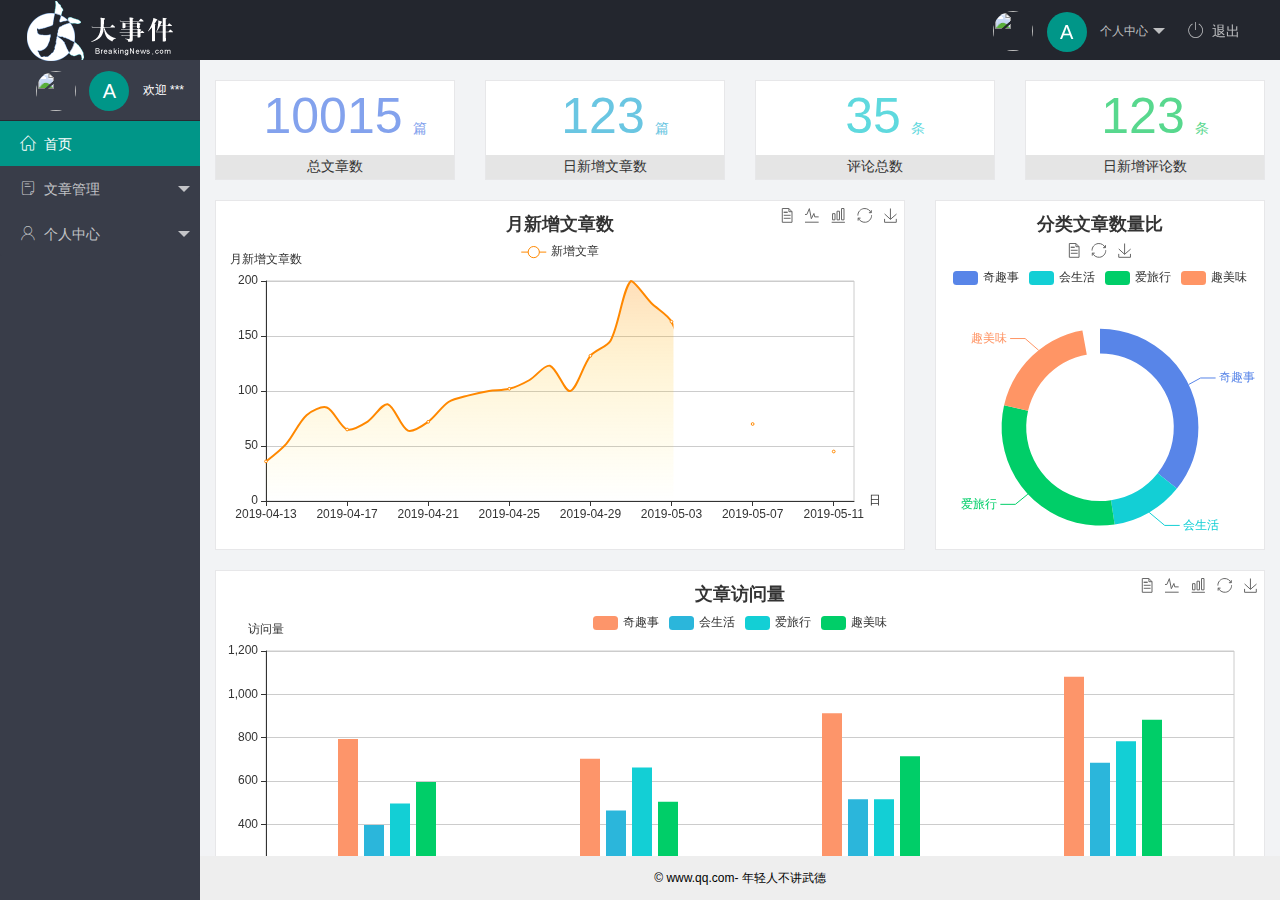
==== commit 93a45d68: "完成了个人中心功能的开发" ====
--- a/index.html
+++ b/index.html
@@ -7,9 +7,9 @@
     <!-- 导入layui.css -->
     <link rel="stylesheet" href="/assets/lib/layui/css/layui.css" />
     <!-- 导入图标库 -->
-    <link rel="stylesheet" href="/assets/fonts/iconfont.css">
+    <link rel="stylesheet" href="/assets/fonts/iconfont.css" />
     <!-- 导入自己的css -->
-    <link rel="stylesheet" href="/assets/css/index.css">
+    <link rel="stylesheet" href="/assets/css/index.css" />
   </head>
   <body class="layui-layout-body">
     <div class="layui-layout layui-layout-admin">
@@ -25,31 +25,32 @@
               个人中心
             </a>
             <dl class="layui-nav-child">
-              <dd><a href="">基本资料</a></dd>
-              <dd><a href="">更换头像</a></dd>
-              <dd><a href="">重置密码</a></dd>
+              <dd><a href="/user/user_info.html" target="fm">基本资料</a></dd>
+              <dd><a href="/user/user_avatar.html" target="fm">更换头像</a></dd>
+              <dd><a href="/user/user_pwd.html" target="fm">重置密码</a></dd>
             </dl>
           </li>
-          <li class="layui-nav-item"><a href="javascript:;" id="btnLogout"><span class="iconfont icon-tuichu"></span>退出</a></li>
+          <li class="layui-nav-item">
+            <a href="javascript:;" id="btnLogout"><span class="iconfont icon-tuichu"></span>退出</a>
+          </li>
         </ul>
       </div>
 
       <div class="layui-side layui-bg-black">
         <div class="layui-side-scroll">
           <!-- ---------------------------------------------------------------------     -->
-            <!-- 头像 -->
+          <!-- 头像 -->
           <div class="userinfo">
             <img src="http://t.cn/RCzsdCq" class="layui-nav-img" />
             <span class="text-avatar">A</span>
             <span id="welcome">欢迎 ***</span>
-        </div>
-            <!-- 左侧导航区域-->
+          </div>
+          <!-- 左侧导航区域-->
           <ul class="layui-nav layui-nav-tree" lay-shrink="all">
-            
             <li class="layui-nav-item layui-this">
               <a href="/home/dashboard.html" target="fm"><span class="iconfont icon-home"></span>首页</a>
             </li>
-            <li class="layui-nav-item ">
+            <li class="layui-nav-item">
               <a class="" href="javascript:;"><span class="iconfont icon-16"></span>文章管理</a>
               <dl class="layui-nav-child">
                 <dd>
@@ -67,13 +68,13 @@
               <a href="javascript:;"><span class="iconfont icon-user"></span>个人中心</a>
               <dl class="layui-nav-child">
                 <dd>
-                  <a href="javascript:;"><i class="layui-icon layui-icon-app"></i>基本资料</a>
+                  <a href="/user/user_info.html" target="fm"><i class="layui-icon layui-icon-app"></i>基本资料</a>
                 </dd>
                 <dd>
-                  <a href="javascript:;"><i class="layui-icon layui-icon-app"></i>更换头像</a>
+                  <a href="/user/user_avatar.html"target="fm"><i class="layui-icon layui-icon-app"></i>更换头像</a>
                 </dd>
                 <dd>
-                  <a href="javascript:;"><i class="layui-icon layui-icon-app"></i>重置密码</a>
+                  <a href="/user/user_pwd.html" target="fm"><i class="layui-icon layui-icon-app"></i>重置密码</a>
                 </dd>
               </dl>
             </li>
@@ -81,15 +82,12 @@
         </div>
       </div>
       <div class="layui-body">
-
         <!-- ------------------------------------------------------------ -->
         <!-- 内容主体区域 -->
         <iframe name="fm" src="/home/dashboard.html" frameborder="0"></iframe>
-        
       </div>
 
       <div class="layui-footer">
-
         <!-- ----------------------------------------------------------------------------------- -->
         <!-- 底部固定区域 -->
         © www.qq.com- 年轻人不讲武德
